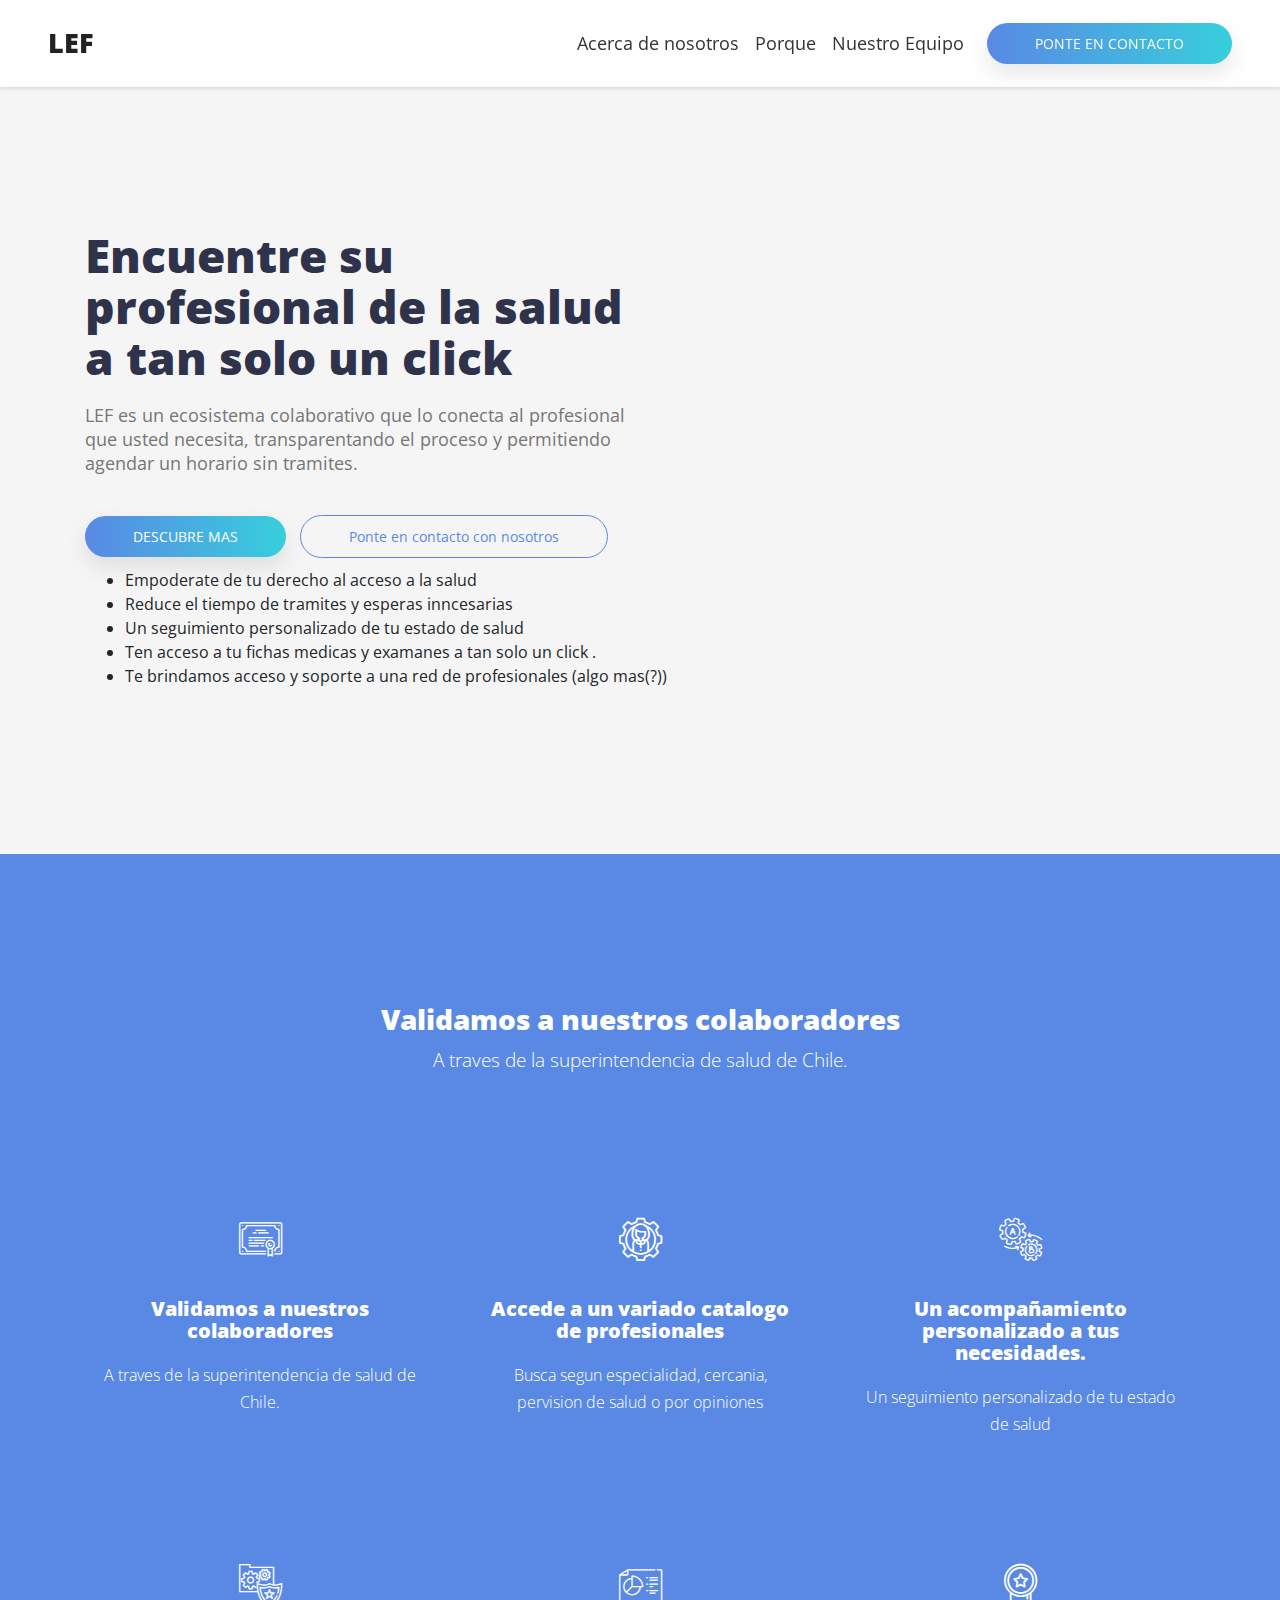
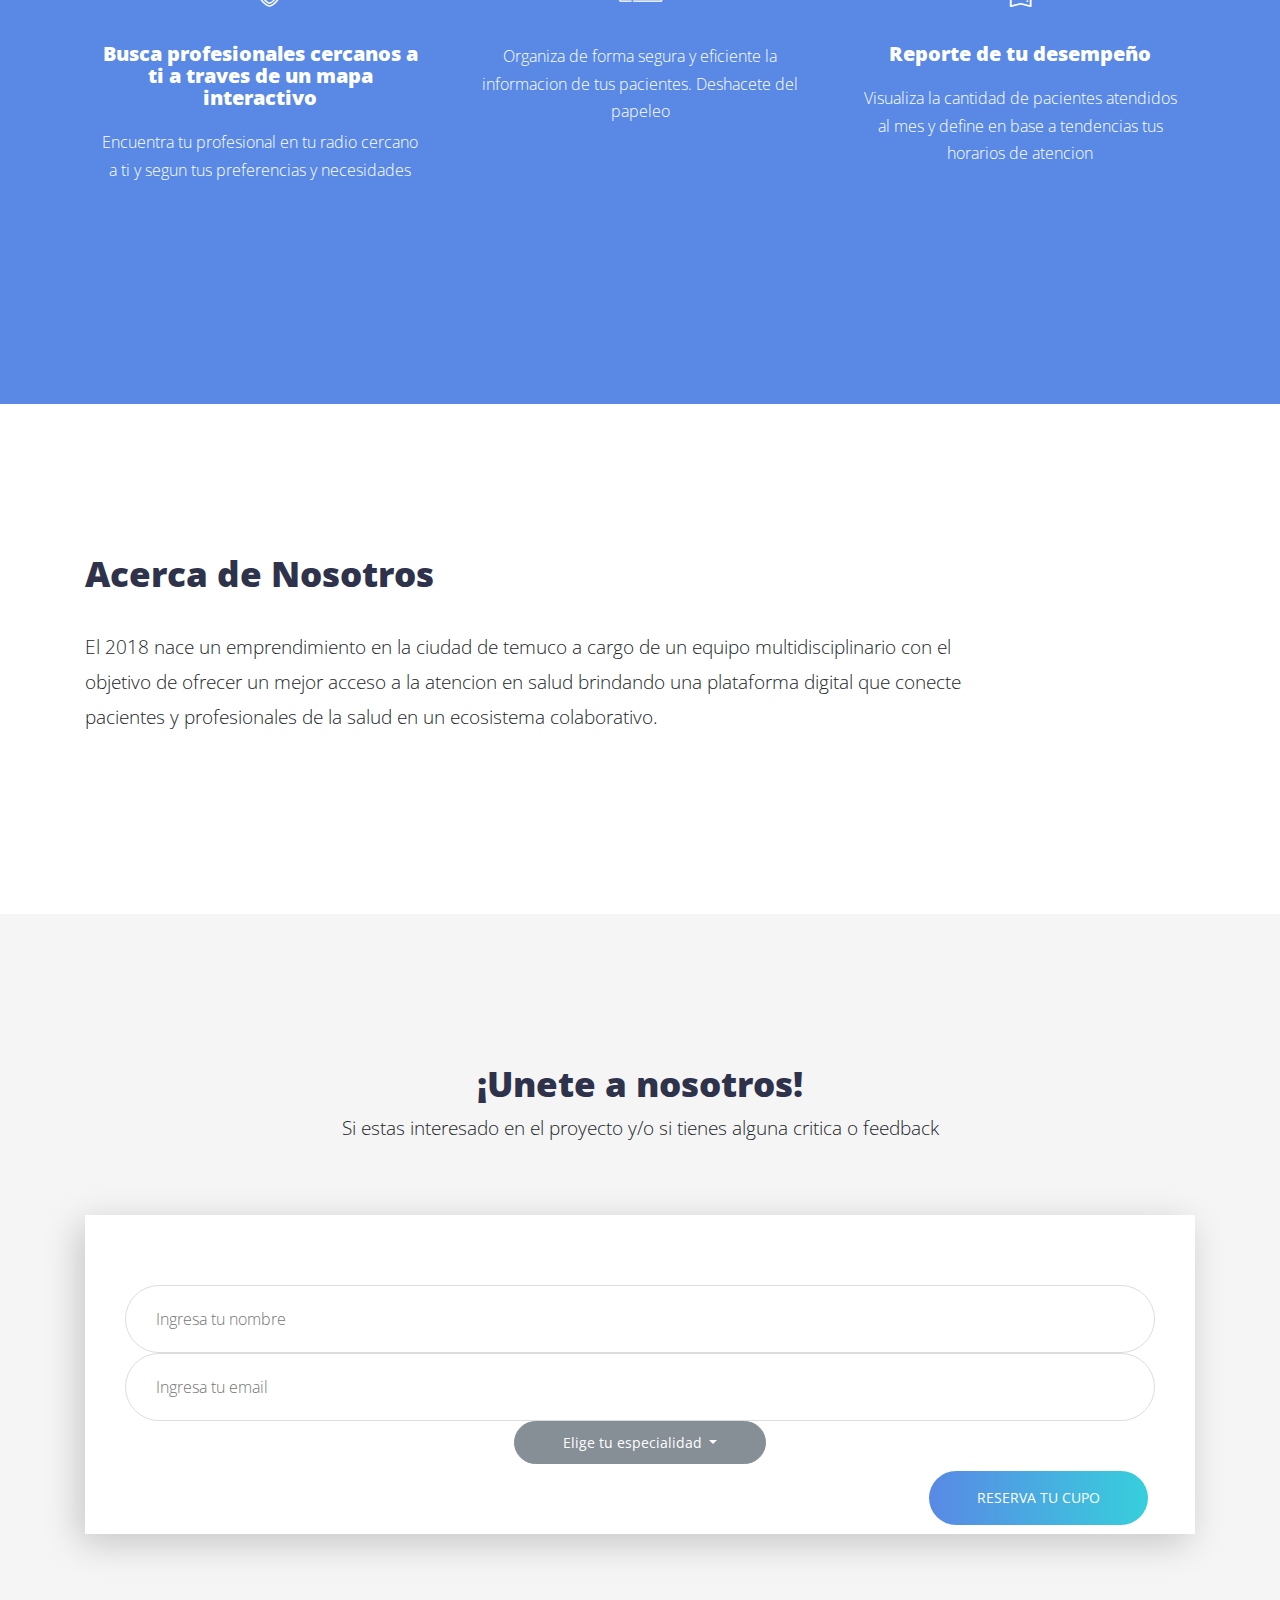
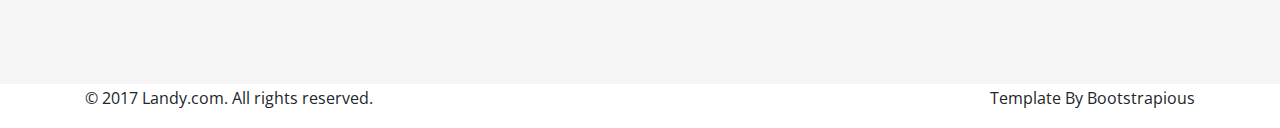
==== landing2.html @ 6c9a9649 "landing 2" ====
<!DOCTYPE html>
<html>

<head>
    <meta charset="utf-8">
    <meta http-equiv="X-UA-Compatible" content="IE=edge">
    <title>Landy: Bootstrap 4 landing page template by Bootstrapious.com</title>
    <meta name="description" content="">
    <meta name="viewport" content="width=device-width, initial-scale=1">
    <meta name="robots" content="all,follow">
    <!-- Bootstrap CSS-->
    <link rel="stylesheet" href="vendor/bootstrap/css/bootstrap.min.css">
    <!-- Font Awesome CSS-->
    <link rel="stylesheet" href="vendor/font-awesome/css/font-awesome.min.css">
    <!-- Custom Font Icons CSS-->
    <link rel="stylesheet" href="css/landy-iconfont.css">
    <!-- Google fonts - Open Sans-->
    <link rel="stylesheet" href="https://fonts.googleapis.com/css?family=Open+Sans:300,400,700,800">
    <!-- owl carousel-->
    <link rel="stylesheet" href="vendor/owl.carousel/assets/owl.carousel.css">
    <link rel="stylesheet" href="vendor/owl.carousel/assets/owl.theme.default.css">
    <!-- theme stylesheet-->
    <link rel="stylesheet" href="css/style.default.css" id="theme-stylesheet">
    <!-- Custom stylesheet - for your changes-->
    <link rel="stylesheet" href="css/custom.css">
    <!-- Favicon-->
    <link rel="shortcut icon" href="favicon.png">
    <!-- Tweaks for older IEs-->
    <!--[if lt IE 9]>
        <script src="https://oss.maxcdn.com/html5shiv/3.7.3/html5shiv.min.js"></script>
        <script src="https://oss.maxcdn.com/respond/1.4.2/respond.min.js"></script><![endif]-->
</head>

<body>
    <!-- navbar-->
    <header class="header">
        <nav class="navbar navbar-expand-lg fixed-top"><a href="index.html" class="navbar-brand">LEF</a>
            <button type="button" data-toggle="collapse" data-target="#navbarSupportedContent" aria-controls="navbarSupportedContent" aria-expanded="false" aria-label="Toggle navigation" class="navbar-toggler navbar-toggler-right"><span></span><span></span><span></span></button>
            <div id="navbarSupportedContent" class="collapse navbar-collapse">
                <ul class="navbar-nav ml-auto align-items-start align-items-lg-center">
                    <li class="nav-item"><a href="#about-us" class="nav-link link-scroll">Acerca de nosotros</a></li>
                    <li class="nav-item"><a href="#features" class="nav-link link-scroll">Porque</a></li>
                    <li class="nav-item"><a href="#testimonials" class="nav-link link-scroll">Nuestro Equipo</a></li>
                </ul>
                <div class="navbar-text">
                    <a href="#newsletter" class="link-scroll btn btn-primary navbar-btn btn-shadow btn-gradient">Ponte en Contacto</a>
                </div>
            </div>
        </nav>
    </header>
    <section id="hero" class="hero hero-home bg-gray">
        <div class="container">
            <div class="row d-flex">
                <div class="col-lg-6 text order-2 order-lg-1">
                    <h1>Encuentre su profesional de la salud a tan solo un click</h1>
                    <p class="hero-text">
                        LEF es un ecosistema colaborativo que lo conecta al profesional que usted necesita,
                        transparentando el proceso y permitiendo agendar un horario sin tramites.
                    </p>
                    <div class="CTA"><a href="#features" class="btn btn-primary btn-shadow btn-gradient link-scroll">Descubre Mas</a>
                        <a href="#newsletter" class="btn btn-outline-primary">Ponte en contacto con nosotros</a></div>
                </div>
            </div>
            <ul>
                <li>Empoderate de tu derecho al acceso a  la salud</li>
                <li> Reduce el tiempo de tramites y esperas inncesarias </li>
                <li>Un seguimiento personalizado de tu estado de salud</li>
                <li>Ten acceso a tu fichas medicas y examanes a tan solo un click .</li>
            
              <li>Te brindamos acceso y soporte a una red de profesionales (algo mas(?)) </li>
            </ul>
        </div>
    </section>

    <section id="extra-features" class="extra-features bg-primary">
        <div class="container text-center">
          <header>
            <h3> Validamos a nuestros colaboradores</h3>
            <div class="row">
              <p class="lead col-lg-8 mx-auto">A traves de la superintendencia de salud de Chile.</p>
            </div>
          </header>
          <div class="grid row">
            <div class="item col-lg-4 col-md-6">
              <div class="icon"> <i class="icon-diploma"></i></div>
              <h3 class="h5">Validamos a nuestros colaboradores</h3>
              <p>A traves de la superintendencia de salud de Chile.            </p>
            </div>
            <div class="item col-lg-4 col-md-6">
                    <div class="icon"> <i class="icon-management"></i></div>
                    <h3 class="h5">Accede a un variado catalogo de profesionales</h3>
                    <p> Busca segun especialidad, cercania, pervision de salud o por opiniones </p>
                  </div>
            <div class="item col-lg-4 col-md-6">
              <div class="icon"> <i class="icon-gears"></i></div>
              <h3 class="h5">Un acompañamiento personalizado a tus necesidades.</h3>
              <p>Un seguimiento personalizado de tu estado de salud</p>
            </div>
            <div class="item col-lg-4 col-md-6">
                    <div class="icon"> <i class="icon-folder-1"></i></div>
                    <h3 class="h5">Busca profesionales cercanos a ti a traves de un mapa interactivo</h3>
                    <p> Encuentra tu profesional en tu radio cercano a ti y segun tus preferencias y necesidades </p>
                  </div>
            
            <div class="item col-lg-4 col-md-6">
              <div class="icon"> <i class="icon-pie-chart"></i></div>
              <h3 class="h5">  </h3>
              <p>Organiza de forma segura y eficiente la informacion de tus pacientes. Deshacete del papeleo</p>
            </div>
            <div class="item col-lg-4 col-md-6">
              <div class="icon"> <i class="icon-quality"></i></div>
              <h3 class="h5">Reporte de tu desempeño</h3>
              <p>Visualiza la cantidad de pacientes atendidos al mes y define en base a tendencias tus horarios de atencion</p>
            </div>
          </div>
        </div>
      </section>

      <section id="about-us" class="about-us">
        <div class="container">
            <h2>Acerca de Nosotros</h2>
            <div class="row">
                <p class="lead col-lg-10">El 2018 nace un emprendimiento en la ciudad de temuco a cargo de un equipo multidisciplinario con el objetivo de 
                    ofrecer un mejor acceso a la atencion en salud brindando una plataforma digital que conecte pacientes y profesionales de la salud en un ecosistema colaborativo. </p>
            </div>
        </div>
    </section>

    <section id="newsletter" class="newsletter bg-gray">
        <div class="container text-center">
            <h2>¡Unete a nosotros!</h2>
            <p class="lead">Si estas interesado en el proyecto y/o si tienes alguna critica o feedback</p>
            <div class="form-holder">
                <form id="newsletterForm" action="#">
                    <div class="form-group">
                        <input type="text" name="text" id="name" placeholder="Ingresa tu nombre">
                    </div>
                    <div class="form-group">
                        <input type="text" name="text" id="email" placeholder="Ingresa tu email">
                    </div>
                    <div class="form-group">
                    <div class="dropdown">
                        <button class="btn btn-secondary dropdown-toggle" type="button" id="dropdownMenuButton" data-toggle="dropdown" aria-haspopup="true" aria-expanded="false">
                          Elige tu especialidad
                        </button>
                        <div class="dropdown-menu" aria-labelledby="dropdownMenuButton">
                          <a class="dropdown-item" href="#">Medicina General</a>
                          <a class="dropdown-item" href="#">Odontologia</a>
                          <a class="dropdown-item" href="#">Area de la salud</a>
                        </div>
                    </div>
                    <div class="form-group">
                        <button type="submit" class="btn btn-primary btn-gradient submit">Reserva tu cupo</button>
                    </div>
                </form>
            </div>
        </div>
    </section>
    <div id="scrollTop">
        <div class="d-flex align-items-center justify-content-end"><i class="fa fa-long-arrow-up"></i>To Top</div>
    </div>
    <footer class="main-footer">

        <div>
            <div class="container">
                <div class="row">
                    <div class="col-md-7">
                        <p>&copy; 2017 Landy.com. All rights reserved. </p>
                    </div>
                    <div class="col-md-5 text-right">
                        <p>Template By <a href="https://bootstrapious.com/" class="external">Bootstrapious</a> </p>
                        <!-- Please do not remove the backlink to Bootstrapious unless you support us at http://bootstrapious.com/donate. It is part of the license conditions. Thanks for understanding :) -->
                    </div>
                </div>
            </div>
        </div>
    </footer>
    <!-- Javascript files-->
    <script src="https://code.jquery.com/jquery-3.2.1.min.js"></script>
    <script src="https://cdnjs.cloudflare.com/ajax/libs/popper.js/1.11.0/umd/popper.min.js">
    </script>
    <script src="vendor/bootstrap/js/bootstrap.min.js"></script>
    <script src="vendor/jquery.cookie/jquery.cookie.js">
    </script>
    <script src="vendor/owl.carousel/owl.carousel.min.js"></script>
    <script src="js/front.js"></script>
    <!-- Google Analytics: change UA-XXXXX-X to be your site's ID.-->
    <!---->
    <script>
        (function(b, o, i, l, e, r) {
            b.GoogleAnalyticsObject = l;
            b[l] || (b[l] =
                function() {
                    (b[l].q = b[l].q || []).push(arguments)
                });
            b[l].l = +new Date;
            e = o.createElement(i);
            r = o.getElementsByTagName(i)[0];
            e.src = '//www.google-analytics.com/analytics.js';
            r.parentNode.insertBefore(e, r)
        }(window, document, 'script', 'ga'));
        ga('create', 'UA-XXXXX-X');
        ga('send', 'pageview');
    </script>
</body>

</html>
---- css/landy-iconfont.css ----
@charset "UTF-8";

@font-face {
  font-family: "landy";
  src:url("../fonts/landy.eot");
  src:url("../fonts/landy.eot?#iefix") format("embedded-opentype"),
    url("../fonts/landy.woff") format("woff"),
    url("../fonts/landy.ttf") format("truetype"),
    url("../fonts/landy.svg#landy") format("svg");
  font-weight: normal;
  font-style: normal;

}

[data-icon]:before {
  font-family: "landy" !important;
  content: attr(data-icon);
  font-style: normal !important;
  font-weight: normal !important;
  font-variant: normal !important;
  text-transform: none !important;
  speak: none;
  line-height: 1;
  -webkit-font-smoothing: antialiased;
  -moz-osx-font-smoothing: grayscale;
}

[class^="icon-"]:before,
[class*=" icon-"]:before {
  font-family: "landy" !important;
  font-style: normal !important;
  font-weight: normal !important;
  font-variant: normal !important;
  text-transform: none !important;
  speak: none;
  line-height: 1;
  -webkit-font-smoothing: antialiased;
  -moz-osx-font-smoothing: grayscale;
}

.icon-abc:before {
  content: "\61";
}
.icon-add-user:before {
  content: "\62";
}
.icon-admin:before {
  content: "\63";
}
.icon-alarm:before {
  content: "\64";
}
.icon-analytics:before {
  content: "\65";
}
.icon-analytics-1:before {
  content: "\66";
}
.icon-arrow:before {
  content: "\67";
}
.icon-backup:before {
  content: "\68";
}
.icon-bank:before {
  content: "\69";
}
.icon-bar-chart:before {
  content: "\6a";
}
.icon-bar-chart-1:before {
  content: "\6b";
}
.icon-bar-chart-2:before {
  content: "\6c";
}
.icon-bar-chart-3:before {
  content: "\6d";
}
.icon-bar-chart-4:before {
  content: "\6e";
}
.icon-bar-chart-5:before {
  content: "\6f";
}
.icon-book:before {
  content: "\70";
}
.icon-boss:before {
  content: "\71";
}
.icon-box:before {
  content: "\72";
}
.icon-boy:before {
  content: "\73";
}
.icon-briefcase:before {
  content: "\74";
}
.icon-browser:before {
  content: "\75";
}
.icon-browser-1:before {
  content: "\76";
}
.icon-browser-2:before {
  content: "\77";
}
.icon-browser-3:before {
  content: "\78";
}
.icon-bug:before {
  content: "\79";
}
.icon-bug-1:before {
  content: "\7a";
}
.icon-building:before {
  content: "\41";
}
.icon-bullhorn:before {
  content: "\42";
}
.icon-businessman:before {
  content: "\43";
}
.icon-businessman-1:before {
  content: "\44";
}
.icon-captain:before {
  content: "\45";
}
.icon-career:before {
  content: "\46";
}
.icon-cash-point:before {
  content: "\47";
}
.icon-chart:before {
  content: "\48";
}
.icon-chat:before {
  content: "\49";
}
.icon-chat-1:before {
  content: "\4a";
}
.icon-clipboard:before {
  content: "\4b";
}
.icon-cloud:before {
  content: "\4c";
}
.icon-cloud-computing:before {
  content: "\4d";
}
.icon-cloud-computing-1:before {
  content: "\4e";
}
.icon-cloud-computing-2:before {
  content: "\4f";
}
.icon-cloud-computing-3:before {
  content: "\50";
}
.icon-cloud-computing-4:before {
  content: "\51";
}
.icon-cloud-computing-5:before {
  content: "\52";
}
.icon-cloud-computing-6:before {
  content: "\53";
}
.icon-coin:before {
  content: "\54";
}
.icon-computer:before {
  content: "\55";
}
.icon-computer-1:before {
  content: "\56";
}
.icon-cooperation:before {
  content: "\57";
}
.icon-cpu:before {
  content: "\58";
}
.icon-credit:before {
  content: "\59";
}
.icon-crown:before {
  content: "\5a";
}
.icon-curriculum:before {
  content: "\30";
}
.icon-customer-service:before {
  content: "\31";
}
.icon-data:before {
  content: "\32";
}
.icon-database:before {
  content: "\33";
}
.icon-decrease:before {
  content: "\34";
}
.icon-desk:before {
  content: "\35";
}
.icon-desk-chair:before {
  content: "\36";
}
.icon-diagram:before {
  content: "\37";
}
.icon-diagram-1:before {
  content: "\38";
}
.icon-diagram-2:before {
  content: "\39";
}
.icon-dialog:before {
  content: "\21";
}
.icon-dialog-1:before {
  content: "\22";
}
.icon-diploma:before {
  content: "\23";
}
.icon-dollar:before {
  content: "\24";
}
.icon-dollar-1:before {
  content: "\25";
}
.icon-dollar-2:before {
  content: "\26";
}
.icon-dossier:before {
  content: "\27";
}
.icon-dossier-1:before {
  content: "\28";
}
.icon-email:before {
  content: "\29";
}
.icon-employee:before {
  content: "\2a";
}
.icon-employee-1:before {
  content: "\2b";
}
.icon-employee-2:before {
  content: "\2c";
}
.icon-employee-3:before {
  content: "\2d";
}
.icon-employee-4:before {
  content: "\2e";
}
.icon-employee-5:before {
  content: "\2f";
}
.icon-employee-6:before {
  content: "\3a";
}
.icon-employee-7:before {
  content: "\3b";
}
.icon-employees:before {
  content: "\3c";
}
.icon-employees-1:before {
  content: "\3d";
}
.icon-employees-2:before {
  content: "\3e";
}
.icon-error-404:before {
  content: "\3f";
}
.icon-eye:before {
  content: "\40";
}
.icon-firewall:before {
  content: "\5b";
}
.icon-flag:before {
  content: "\5d";
}
.icon-flags:before {
  content: "\5e";
}
.icon-folder:before {
  content: "\5f";
}
.icon-folder-1:before {
  content: "\60";
}
.icon-folder-2:before {
  content: "\7b";
}
.icon-folders:before {
  content: "\7c";
}
.icon-gauge:before {
  content: "\7d";
}
.icon-gears:before {
  content: "\7e";
}
.icon-goal:before {
  content: "\5c";
}
.icon-group:before {
  content: "\e000";
}
.icon-growth:before {
  content: "\e001";
}
.icon-growth-1:before {
  content: "\e002";
}
.icon-hierarchical-structure:before {
  content: "\e003";
}
.icon-hierarchical-structure-1:before {
  content: "\e004";
}
.icon-house:before {
  content: "\e005";
}
.icon-human-resources:before {
  content: "\e006";
}
.icon-human-resources-1:before {
  content: "\e007";
}
.icon-id-card:before {
  content: "\e008";
}
.icon-idea:before {
  content: "\e009";
}
.icon-idea-2:before {
  content: "\e00a";
}
.icon-improve:before {
  content: "\e00b";
}
.icon-increase:before {
  content: "\e00c";
}
.icon-index:before {
  content: "\e00d";
}
.icon-infographic:before {
  content: "\e00e";
}
.icon-infographic-1:before {
  content: "\e00f";
}
.icon-internet:before {
  content: "\e010";
}
.icon-investment:before {
  content: "\e011";
}
.icon-investment-1:before {
  content: "\e012";
}
.icon-investment-2:before {
  content: "\e013";
}
.icon-investment-3:before {
  content: "\e014";
}
.icon-job:before {
  content: "\e015";
}
.icon-job-search:before {
  content: "\e016";
}
.icon-keyword:before {
  content: "\e017";
}
.icon-laptop:before {
  content: "\e018";
}
.icon-leader:before {
  content: "\e019";
}
.icon-leader-1:before {
  content: "\e01a";
}
.icon-leader-2:before {
  content: "\e01b";
}
.icon-leader-3:before {
  content: "\e01c";
}
.icon-leader-4:before {
  content: "\e01d";
}
.icon-leader-5:before {
  content: "\e01e";
}
.icon-leader-6:before {
  content: "\e01f";
}
.icon-like:before {
  content: "\e020";
}
.icon-line-graph:before {
  content: "\e021";
}
.icon-link:before {
  content: "\e022";
}
.icon-list:before {
  content: "\e023";
}
.icon-loupe:before {
  content: "\e024";
}
.icon-loupe-1:before {
  content: "\e025";
}
.icon-magnet:before {
  content: "\e026";
}
.icon-mail:before {
  content: "\e027";
}
.icon-man:before {
  content: "\e028";
}
.icon-man-1:before {
  content: "\e029";
}
.icon-man-2:before {
  content: "\e02a";
}
.icon-management:before {
  content: "\e02b";
}
.icon-management-1:before {
  content: "\e02c";
}
.icon-map:before {
  content: "\e02d";
}
.icon-matrix:before {
  content: "\e02e";
}
.icon-medal:before {
  content: "\e02f";
}
.icon-message:before {
  content: "\e030";
}
.icon-monitor:before {
  content: "\e031";
}
.icon-monitor-1:before {
  content: "\e032";
}
.icon-monitoring:before {
  content: "\e033";
}
.icon-network:before {
  content: "\e034";
}
.icon-networking:before {
  content: "\e035";
}
.icon-notification:before {
  content: "\e036";
}
.icon-padlock:before {
  content: "\e037";
}
.icon-pendrive:before {
  content: "\e038";
}
.icon-percentage:before {
  content: "\e039";
}
.icon-person:before {
  content: "\e03a";
}
.icon-petals:before {
  content: "\e03b";
}
.icon-pie-chart:before {
  content: "\e03c";
}
.icon-pie-chart-1:before {
  content: "\e03d";
}
.icon-pie-chart-2:before {
  content: "\e03e";
}
.icon-piggybank:before {
  content: "\e03f";
}
.icon-piggybank-1:before {
  content: "\e040";
}
.icon-placeholder:before {
  content: "\e041";
}
.icon-plant:before {
  content: "\e042";
}
.icon-plant-1:before {
  content: "\e043";
}
.icon-pointer:before {
  content: "\e044";
}
.icon-premium:before {
  content: "\e045";
}
.icon-presentation:before {
  content: "\e046";
}
.icon-presentation-1:before {
  content: "\e047";
}
.icon-presentation-2:before {
  content: "\e048";
}
.icon-presentation-3:before {
  content: "\e049";
}
.icon-profits:before {
  content: "\e04a";
}
.icon-promotion:before {
  content: "\e04b";
}
.icon-puzzle:before {
  content: "\e04c";
}
.icon-pyramid-chart:before {
  content: "\e04d";
}
.icon-quality:before {
  content: "\e04e";
}
.icon-question:before {
  content: "\e04f";
}
.icon-radial:before {
  content: "\e050";
}
.icon-rating:before {
  content: "\e051";
}
.icon-ratio:before {
  content: "\e052";
}
.icon-relations:before {
  content: "\e053";
}
.icon-responsive:before {
  content: "\e054";
}
.icon-reunion:before {
  content: "\e055";
}
.icon-reunion-1:before {
  content: "\e056";
}
.icon-review:before {
  content: "\e057";
}
.icon-saving:before {
  content: "\e058";
}
.icon-saving-1:before {
  content: "\e059";
}
.icon-scales:before {
  content: "\e05a";
}
.icon-schedule:before {
  content: "\e05b";
}
.icon-search:before {
  content: "\e05c";
}
.icon-server:before {
  content: "\e05d";
}
.icon-server-1:before {
  content: "\e05e";
}
.icon-server-2:before {
  content: "\e05f";
}
.icon-server-3:before {
  content: "\e060";
}
.icon-server-4:before {
  content: "\e061";
}
.icon-settings:before {
  content: "\e062";
}
.icon-share:before {
  content: "\e063";
}
.icon-shield:before {
  content: "\e064";
}
.icon-shopping-cart:before {
  content: "\e065";
}
.icon-smartphone:before {
  content: "\e066";
}
.icon-speech:before {
  content: "\e067";
}
.icon-speech-bubble:before {
  content: "\e068";
}
.icon-speedometer:before {
  content: "\e069";
}
.icon-star:before {
  content: "\e06a";
}
.icon-startup:before {
  content: "\e06b";
}
.icon-stopwatch:before {
  content: "\e06c";
}
.icon-support:before {
  content: "\e06d";
}
.icon-tag:before {
  content: "\e06e";
}
.icon-target:before {
  content: "\e06f";
}
.icon-target-1:before {
  content: "\e070";
}
.icon-tasks:before {
  content: "\e071";
}
.icon-tasks-1:before {
  content: "\e072";
}
.icon-team:before {
  content: "\e073";
}
.icon-team-1:before {
  content: "\e074";
}
.icon-teamwork:before {
  content: "\e075";
}
.icon-teamwork-1:before {
  content: "\e076";
}
.icon-teamwork-2:before {
  content: "\e077";
}
.icon-teamwork-3:before {
  content: "\e078";
}
.icon-telemarketer:before {
  content: "\e079";
}
.icon-telemarketer-1:before {
  content: "\e07a";
}
.icon-timeline:before {
  content: "\e07b";
}
.icon-timeline-1:before {
  content: "\e07c";
}
.icon-traffic:before {
  content: "\e07d";
}
.icon-trophy:before {
  content: "\e07e";
}
.icon-upload-file:before {
  content: "\e07f";
}
.icon-video-call:before {
  content: "\e080";
}
.icon-video-call-1:before {
  content: "\e081";
}
.icon-video-call-2:before {
  content: "\e082";
}
.icon-video-call-3:before {
  content: "\e083";
}
.icon-vision:before {
  content: "\e084";
}
.icon-visualization:before {
  content: "\e085";
}
.icon-woman:before {
  content: "\e086";
}
.icon-woman-1:before {
  content: "\e087";
}
.icon-woman-2:before {
  content: "\e088";
}
.icon-woman-3:before {
  content: "\e089";
}
.icon-woman-4:before {
  content: "\e08a";
}
.icon-woman-5:before {
  content: "\e08b";
}
.icon-worldwide:before {
  content: "\e08c";
}
.icon-worldwide-1:before {
  content: "\e08d";
}
.icon-yen:before {
  content: "\e08e";
}
---- css/style.default.css ----
/* 
========================================= 
========================================= 

Bootstrapious Landy Template

https://bootstrapious.com

========================================= 
========================================= */


/*
* ==========================================================
*     GENERAL
* ==========================================================
*/

body {
    padding-top: 80px;
    position: relative;
    overflow-x: hidden;
}

section {
    padding: 150px 0;
    overflow: hidden;
}

a {
    -webkit-transition: all 0.3s;
    transition: all 0.3s;
    display: inline-block;
}

p {
    line-height: 1.7rem;
}

button {
    cursor: pointer;
}

i,
span,
strong {
    display: inline-block;
}

.bg-gray,
section.browser .nav-tabs a.active {
    background: #f5f5f5;
}

.no-padding {
    padding: 0 !important;
}

.no-padding-top {
    padding-top: 0 !important;
}

.no-padding-bottom {
    padding-bottom: 0 !important;
}

.no-margin {
    margin: 0 !important;
}

.no-margin-top {
    margin-top: 0 !important;
}

.no-margin-bottom {
    margin-bottom: 0 !important;
}

.hero-text {
    font-size: 1.1rem;
    font-weight: 400;
    color: #777;
    line-height: 1.5rem;
}

.btn {
    font-size: 0.9em !important;
}

.btn-primary:focus {
    color: #fff;
}

.btn-shadow {
    -webkit-box-shadow: 0 10px 20px rgba(109, 109, 109, 0.16) !important;
    box-shadow: 0 10px 20px rgba(109, 109, 109, 0.16) !important;
}

.btn-gradient,
section.browser .nav-tabs span.number {
    background-color: #5989e5;
    background-image: -webkit-gradient(linear, left top, right top, from(#5989e5), to(#37cfdc));
    background-image: linear-gradient(to right, #5989e5, #37cfdc);
    border: none !important;
    text-transform: uppercase;
    color: #fff;
    overflow: hidden;
    position: relative;
    z-index: 1;
    -webkit-transition: all 0.3s !important;
    transition: all 0.3s !important;
}

.btn.btn-gradient:hover,
section.browser .nav-tabs span.btn.number:hover {
    opacity: 0.85;
}

.has-shadow {
    -webkit-box-shadow: -5.665px 9.429px 35px 0px rgba(0, 0, 0, 0.2);
    box-shadow: -5.665px 9.429px 35px 0px rgba(0, 0, 0, 0.2);
}

.owl-theme .owl-nav {
    margin-top: 0;
}

.owl-theme .owl-nav [class*='owl-'] {
    background: none;
    color: #222;
    font-size: 2rem;
    margin: 0 20px;
}

.owl-theme .owl-nav [class*='owl-'].disabled {
    color: #aaa;
}

.owl-theme .owl-nav [class*='owl-']:hover {
    background: none;
    color: #333;
}

section header {
    margin-bottom: 70px;
}

.scrollUp {
    -webkit-transform: translateY(-105%);
    transform: translateY(-105%);
}

.breadcrumb {
    background: none;
    padding: 0;
    margin-bottom: 20px;
}

.breadcrumb a {
    color: #222;
    text-decoration: none !important;
}

.breadcrumb li {
    color: #aaa;
}

.block {
    margin-bottom: 50px;
}


/* Browser mockup code
 * Contribute: https://gist.github.com/jarthod/8719db9fef8deb937f4f
 * Live example: https://updown.io
 */

.browser-mockup {
    border-top: 50px solid #f7f7f7;
    position: relative;
    border-radius: 3px 3px 0 0;
    -webkit-box-shadow: -5.665px 9.429px 35px 0px rgba(0, 0, 0, 0.2);
    box-shadow: -5.665px 9.429px 35px 0px rgba(0, 0, 0, 0.2);
}

.browser-mockup:before {
    display: block;
    position: absolute;
    content: '';
    top: -29px;
    left: 30px;
    width: 8px;
    height: 8px;
    border-radius: 50%;
    background-color: #f44;
    -webkit-box-shadow: 0 0 0 2px #f44, 1.5em 0 0 2px #9b3, 3em 0 0 2px #fb5;
    box-shadow: 0 0 0 2px #f44, 1.5em 0 0 2px #9b3, 3em 0 0 2px #fb5;
}

.browser-mockup.with-tab:after {
    display: block;
    position: absolute;
    content: '';
    top: -50px;
    left: 115px;
    width: 20%;
    height: 0rem;
    border-bottom: 50px solid white;
    border-left: 1.5em solid transparent;
    border-right: 1.5em solid transparent;
}

.browser-mockup.with-url:after {
    display: block;
    position: absolute;
    content: '';
    top: -1.6rem;
    left: 5.5rem;
    width: calc(100% - 6em);
    height: 1.2rem;
    border-radius: 2px;
    background-color: white;
}

.browser-mockup>* {
    display: block;
}

.blockquote {
    line-height: 1.7rem;
    color: #656565;
    padding: 40px;
    background: #fff;
    -webkit-box-shadow: -5.665px 9.429px 35px 0px rgba(0, 0, 0, 0.2);
    box-shadow: -5.665px 9.429px 35px 0px rgba(0, 0, 0, 0.2);
}

.blockquote p::first-letter {
    font-size: 2.5rem;
    color: #5989e5;
    font-weight: 800;
}

.modal {
    background: rgba(0, 0, 0, 0.8);
}

.modal button.close {
    width: 40px;
    height: 40px;
    line-height: 40px;
    color: #fff;
    text-align: center;
    background-color: #5989e5;
    background-image: -webkit-gradient(linear, left top, right top, from(#5989e5), to(#37cfdc));
    background-image: linear-gradient(to right, #5989e5, #37cfdc);
    position: absolute;
    top: 0;
    right: 0;
    opacity: 1;
}

.modal-content {
    border-radius: 0;
}

.modal-header,
.modal-body {
    padding: 20px 30px;
    border: none;
}

#signupform .form-group {
    margin-bottom: 20px;
}

#signupform label {
    display: block;
    padding-left: 10px;
    color: #656565;
    font-family: "Open Sans", sans-serif;
}

#signupform input {
    width: 100%;
    display: block;
    padding: 10px 20px;
    border-radius: 50px;
    border: 1px solid #eee;
    outline: none;
}

#signupform input:focus {
    border-color: #5989e5;
}

#signupform input::-moz-placeholder {
    font-family: "Open Sans", sans-serif;
    font-weight: 300;
    color: #aaa;
    font-style: italic;
    font-size: 0.9em;
}

#signupform input::-webkit-input-placeholder {
    font-family: "Open Sans", sans-serif;
    font-weight: 300;
    color: #aaa;
    font-style: italic;
    font-size: 0.9em;
}

#signupform input:-ms-input-placeholder {
    font-family: "Open Sans", sans-serif;
    font-weight: 300;
    color: #aaa;
    font-style: italic;
    font-size: 0.9em;
}


/* General Media Query ---------------------------------- */

@media (max-width: 991px) {
    section {
        padding: 100px 0;
    }
}


/*
* ==========================================================
*     NAVBAR
* ==========================================================
*/

nav.navbar {
    padding-top: 15px;
    padding-bottom: 15px;
    -webkit-box-shadow: 0 2px 3px rgba(0, 0, 0, 0.1);
    box-shadow: 0 2px 3px rgba(0, 0, 0, 0.1);
    background: #fff;
    -webkit-transition: all 0.5s;
    transition: all 0.5s;
}

nav.navbar .navbar-brand {
    font-weight: 800;
    font-size: 1.7rem;
    color: #222;
}

nav.navbar a.nav-link {
    color: #333;
    font-size: 1.1rem;
}

nav.navbar a.nav-link:hover,
nav.navbar a.nav-link.active {
    color: #5989e5;
}

nav.navbar .navbar-btn {
    margin-left: 15px;
}

nav.navbar .navbar-toggler {
    outline: none;
}

nav.navbar .navbar-toggler span {
    width: 25px;
    margin: 5px;
    display: block;
    height: 2px;
    background: #333;
    -webkit-transition: all 0.2s;
    transition: all 0.2s;
}

nav.navbar .navbar-toggler.active span:first-of-type {
    -webkit-transform: rotate(45deg) translate(10px);
    transform: rotate(45deg) translate(10px);
}

nav.navbar .navbar-toggler.active span:last-of-type {
    -webkit-transform: rotate(-45deg) translate(10px);
    transform: rotate(-45deg) translate(10px);
}

nav.navbar .navbar-toggler.active span:nth-of-type(2) {
    opacity: 0;
}


/* Navbar Mediaquery ----------------------------------- */

@media (max-width: 1199px) {
    nav.navbar .navbar-btn {
        margin-left: 0;
    }
}

@media (min-width: 992px) {
    nav.navbar {
        padding-left: 3rem;
        padding-right: 3rem;
    }
}


/*
* ==========================================================
*     HERO SECTION
* ==========================================================
*/

section.hero p {
    margin: 20px 0;
}

section.hero .CTA {
    margin-top: 40px;
}

section.hero .CTA a {
    margin-right: 10px;
    margin-bottom: 10px;
}


/*
* ==========================================================
*     BROWSER SECTION
* ==========================================================
*/

section.browser .nav-tabs {
    margin-top: 80px;
    border: none;
}

section.browser .nav-tabs span.number {
    width: 50px;
    height: 50px;
    line-height: 50px;
    color: #fff;
    text-align: center;
    border-radius: 50%;
    -webkit-box-shadow: -5.665px 9.429px 35px 0px rgba(0, 0, 0, 0.2);
    box-shadow: -5.665px 9.429px 35px 0px rgba(0, 0, 0, 0.2);
    display: block;
    position: absolute;
    left: calc(50% - 25px);
    top: -25px;
    font-size: 1.4rem;
    font-weight: 700;
}

section.browser .nav-tabs a {
    border: none;
    background: none;
    border-right: 0;
    -webkit-box-shadow: -5.665px 9.429px 35px 0px rgba(0, 0, 0, 0.2);
    box-shadow: -5.665px 9.429px 35px 0px rgba(0, 0, 0, 0.2);
    padding: 50px 50px 40px;
    text-align: center;
    color: #333;
}

section.browser .nav-tabs a.active {
    -webkit-transform: translateY(-20px);
    transform: translateY(-20px);
}


/* Browser Section Mediaquery --------------------------- */

@media (max-width: 767px) {
    section.browser .nav-tabs a {
        margin-bottom: 50px;
    }
    section.browser .nav-tabs a.active {
        -webkit-transform: none;
        transform: none;
    }
    section.browser .nav-tabs .row div:last-of-type a {
        margin-bottom: 0;
    }
}


/*
* ==========================================================
*     ABOUT US
* ==========================================================
*/

section.about-us p {
    margin: 30px 0;
}


/*
* ==========================================================
*     FEATURES SECTION
* ==========================================================
*/

section.features .row {
    margin-bottom: 40px;
}

section.features .row:last-of-time {
    margin-bottom: 0;
}

section.features .icon {
    width: 50px;
    height: 50px;
    margin-bottom: 30px;
}

section.features .text p {
    line-height: 1.8rem;
    font-size: 0.95rem;
    color: #656565;
    margin: 20px 0 25px;
}


/* Features Section Mediaquery -------------------------- */

@media (max-width: 1199px) {
    section.features .text {
        margin-bottom: 50px;
    }
}


/*
* ==========================================================
*     EXTRA SECTION
* ==========================================================
*/

section.extra-features {
    color: #fff;
}

section.extra-features h2,
section.extra-features h3 {
    color: inherit;
}

section.extra-features .icon {
    font-size: 2.7rem;
    margin-bottom: 20px;
}

section.extra-features .item {
    padding: 50px 30px;
    -webkit-transition: all 0.3s;
    transition: all 0.3s;
    cursor: default;
}

section.extra-features .item:hover {
    background: #4c80e3;
    -webkit-box-shadow: -5.665px 9.429px 35px 0px rgba(0, 0, 0, 0.2);
    box-shadow: -5.665px 9.429px 35px 0px rgba(0, 0, 0, 0.2);
}

section.extra-features .item p {
    font-weight: 300;
    margin: 20px 0;
}


/*
* ==========================================================
*     TESTIMONIALS SECTION
* ==========================================================
*/

section.testimonials .owl-carousel .owl-stage-outer {
    padding: 70px 0 50px;
}

section.testimonials .item-holder {
    padding-right: 40px;
    padding-left: 40px;
}

section.testimonials .quote {
    width: 40px;
    height: 40px;
    margin-bottom: 20px;
}

section.testimonials .item {
    -webkit-box-shadow: -5.665px 9.429px 35px 0px rgba(0, 0, 0, 0.2);
    box-shadow: -5.665px 9.429px 35px 0px rgba(0, 0, 0, 0.2);
    position: relative;
    margin: 0 30px;
    margin-right: 0;
    padding: 70px 50px;
    padding-left: 70px;
}

section.testimonials .item p {
    line-height: 1.8rem;
    font-size: 0.9rem;
    line-height: 1.7rem;
    color: #656565;
}

section.testimonials .avatar {
    width: 80px;
    height: 80px;
    border-radius: 50%;
    overflow: hidden;
    position: absolute;
    top: 50%;
    left: 0;
    -webkit-transform: translate(-50%, -50%);
    transform: translate(-50%, -50%);
    -webkit-box-shadow: -5.665px 9.429px 35px 0px rgba(0, 0, 0, 0.2);
    box-shadow: -5.665px 9.429px 35px 0px rgba(0, 0, 0, 0.2);
}


/* Testimonials Media Query ------------------------- */

@media (max-width: 1199px) {
    section.testimonials .item {
        -webkit-box-shadow: -5.665px 9.429px 25px 0px rgba(0, 0, 0, 0.2);
        box-shadow: -5.665px 9.429px 25px 0px rgba(0, 0, 0, 0.2);
        padding: 60px 40px 40px;
    }
    section.testimonials .item .avatar {
        position: absolute;
        top: 0;
        left: 50%;
    }
}


/*
* ==========================================================
*     NEWSLETTER SECTION
* ==========================================================
*/

section.newsletter .form-holder {
    padding: 70px 40px;
    background: #fff;
    -webkit-box-shadow: -5.665px 9.429px 35px 0px rgba(0, 0, 0, 0.2);
    box-shadow: -5.665px 9.429px 35px 0px rgba(0, 0, 0, 0.2);
    margin-top: 70px;
}

section.newsletter .form-group {
    position: relative;
    margin-bottom: 0;
}

section.newsletter .form-group input {
    width: 100%;
    height: 68px;
    line-height: 68px;
    border: 1px solid #ddd;
    border-radius: 50px;
    background: none;
    outline: none;
    padding: 0 30px;
    font-family: "Open Sans", sans-serif;
}

section.newsletter .form-group input::-moz-placeholder {
    font-family: "Open Sans", sans-serif;
    font-weight: 300;
}

section.newsletter .form-group input::-webkit-input-placeholder {
    font-family: "Open Sans", sans-serif;
    font-weight: 300;
}

section.newsletter .form-group input:-ms-input-placeholder {
    font-family: "Open Sans", sans-serif;
    font-weight: 300;
}

section.newsletter .form-group .submit {
    height: 54px;
    line-height: 54px;
    padding-top: 0;
    padding-bottom: 0;
    position: absolute;
    top: 7px;
    right: 7px;
}


/* Newsletter Section Mediaquery -------------------------- */

@media (max-width: 991px) {
    section.newsletter .form-group input {
        width: 100%;
    }
    section.newsletter .form-group .submit {
        width: 100%;
        position: static;
        margin-top: 15px;
    }
}


/*
* ==========================================================
*     FOOTER
* ==========================================================
*/

footer.main-footer {
    padding: 1px 0 0;
    overflow-x: hidden;
}

footer.main-footer a {
    color: inherit;
    text-decoration: none;
}

footer.main-footer .brand {
    font-weight: 800;
    font-size: 1.7rem;
    color: #222;
    margin-bottom: 20px;
}

footer.main-footer ul.contact-info {
    color: #444;
}

footer.main-footer ul.contact-info a {
    margin-bottom: 5px;
}

footer.main-footer ul.contact-info a:hover {
    color: #5989e5;
}

footer.main-footer h5 {
    margin-bottom: 30px;
}

footer.main-footer ul.links {
    color: #888;
}

footer.main-footer ul.links a {
    margin-bottom: 8px;
}

footer.main-footer ul.links a:hover {
    color: #5989e5;
}

footer.main-footer ul.social-icons a:hover {
    background: #5989e5;
}

footer.main-footer .copyrights {
    margin-top: 5px;
}

footer.main-footer .copyrights .container {
    padding: 3px 0;
    border-top: 1px solid #ddd;
}

footer.main-footer .copyrights p {
    margin-bottom: 0;
}

footer.main-footer .copyrights a:hover {
    color: #5989e5;
}


/* Footer Mediaquery -------------------------- */

@media (max-width: 991px) {
    footer.main-footer {
        padding: 100px 0 0;
    }
    footer.main-footer .copyrights {
        margin-top: 100px;
    }
    footer.main-footer .copyrights div[class*="col-"] {
        text-align: center !important;
    }
}


/* ===================================================================
    SCROLL TO TOP BUTTON
===================================================================  */

#scrollTop {
    width: 80px;
    height: 40px;
    position: fixed;
    right: -90px;
    bottom: 50%;
    background-color: #5989e5;
    background-image: -webkit-gradient(linear, left top, right top, from(#5989e5), to(#37cfdc));
    background-image: linear-gradient(to right, #5989e5, #37cfdc);
    color: #fff;
    text-align: center;
    line-height: 40px;
    border-top-left-radius: 50px;
    border-bottom-left-radius: 50px;
    -webkit-box-shadow: 0 3px 10px rgba(0, 0, 0, 0.2);
    box-shadow: 0 3px 10px rgba(0, 0, 0, 0.2);
    font-size: 0.7rem;
    cursor: pointer;
    z-index: 9998;
    padding-right: 10px;
    -webkit-transition: all 0.3s;
    transition: all 0.3s;
}

#scrollTop.active {
    right: -50px;
}

#scrollTop i {
    font-size: 1.1rem;
    margin-right: 10px;
}

#scrollTop:hover {
    right: 0;
}


/* Scroll Top Media Query ------------------------- */

@media (max-width: 1199px) {
    #scrollTop {
        display: none !important;
    }
}


/*

=====================
STYLE SWITCHER FOR DEMO
=====================

*/

#style-switch-button {
    position: fixed;
    top: 120px;
    left: 0px;
    border-radius: 0;
    z-index: 2;
}

#style-switch {
    width: 300px;
    padding: 20px;
    position: fixed;
    top: 160px;
    left: 0;
    background: #fff;
    border: solid 1px #ced4da;
    z-index: 2000;
}

#style-switch h4 {
    color: #495057;
}


/* =========================================
   THEMING OF BOOTSTRAP COMPONENTS
   ========================================= */


/*
 * 1. NAVBAR
 */

.navbar {
    padding: 0.5rem 1rem;
}

.navbar-brand {
    display: inline-block;
    padding-top: 0.3125rem;
    padding-bottom: 0.3125rem;
    margin-right: 1rem;
    font-size: 1.25rem;
}

.navbar-toggler {
    padding: 0.25rem 0.75rem;
    font-size: 1.25rem;
    line-height: 1;
    border: 1px solid transparent;
    border-radius: 50px;
}

.navbar-light .navbar-brand {
    color: rgba(0, 0, 0, 0.9);
}

.navbar-light .navbar-brand:focus,
.navbar-light .navbar-brand:hover {
    color: rgba(0, 0, 0, 0.9);
}

.navbar-light .navbar-nav .nav-link {
    color: rgba(0, 0, 0, 0.5);
}

.navbar-light .navbar-nav .nav-link:focus,
.navbar-light .navbar-nav .nav-link:hover {
    color: rgba(0, 0, 0, 0.7);
}

.navbar-light .navbar-nav .nav-link.disabled {
    color: rgba(0, 0, 0, 0.3);
}

.navbar-light .navbar-nav .show>.nav-link,
.navbar-light .navbar-nav .active>.nav-link,
.navbar-light .navbar-nav .nav-link.show,
.navbar-light .navbar-nav .nav-link.active {
    color: rgba(0, 0, 0, 0.9);
}

.navbar-light .navbar-toggler {
    color: rgba(0, 0, 0, 0.5);
    border-color: rgba(0, 0, 0, 0.1);
}

.navbar-light .navbar-toggler-icon {
    background-image: url("data:image/svg+xml;charset=utf8,%3Csvg viewBox='0 0 30 30' xmlns='http://www.w3.org/2000/svg'%3E%3Cpath stroke='rgba(0, 0, 0, 0.5)' stroke-width='2' stroke-linecap='round' stroke-miterlimit='10' d='M4 7h22M4 15h22M4 23h22'/%3E%3C/svg%3E");
}

.navbar-light .navbar-text {
    color: rgba(0, 0, 0, 0.5);
}

.navbar-dark .navbar-brand {
    color: white;
}

.navbar-dark .navbar-brand:focus,
.navbar-dark .navbar-brand:hover {
    color: white;
}

.navbar-dark .navbar-nav .nav-link {
    color: rgba(255, 255, 255, 0.5);
}

.navbar-dark .navbar-nav .nav-link:focus,
.navbar-dark .navbar-nav .nav-link:hover {
    color: rgba(255, 255, 255, 0.75);
}

.navbar-dark .navbar-nav .nav-link.disabled {
    color: rgba(255, 255, 255, 0.25);
}

.navbar-dark .navbar-nav .show>.nav-link,
.navbar-dark .navbar-nav .active>.nav-link,
.navbar-dark .navbar-nav .nav-link.show,
.navbar-dark .navbar-nav .nav-link.active {
    color: white;
}

.navbar-dark .navbar-toggler {
    color: rgba(255, 255, 255, 0.5);
    border-color: rgba(255, 255, 255, 0.1);
}

.navbar-dark .navbar-toggler-icon {
    background-image: url("data:image/svg+xml;charset=utf8,%3Csvg viewBox='0 0 30 30' xmlns='http://www.w3.org/2000/svg'%3E%3Cpath stroke='rgba(255, 255, 255, 0.5)' stroke-width='2' stroke-linecap='round' stroke-miterlimit='10' d='M4 7h22M4 15h22M4 23h22'/%3E%3C/svg%3E");
}

.navbar-dark .navbar-text {
    color: rgba(255, 255, 255, 0.5);
}


/*
 * 2. BUTTONS
 */

.btn {
    font-weight: 400;
    border: 1px solid transparent;
    padding: 0.6rem 3rem;
    font-size: 1rem;
    line-height: 1.5;
    border-radius: 50px;
    -webkit-transition: all 0.15s ease-in-out;
    transition: all 0.15s ease-in-out;
}

.btn:focus,
.btn.focus {
    outline: 0;
    -webkit-box-shadow: 0 0 0 3px rgba(89, 137, 229, 0.25);
    box-shadow: 0 0 0 3px rgba(89, 137, 229, 0.25);
}

.btn:active,
.btn.active {
    background-image: none;
}

.btn-primary {
    color: #fff;
    background-color: #5989e5;
    border-color: #5989e5;
}

.btn-primary:hover {
    color: #fff;
    background-color: #3871e0;
    border-color: #2d6ade;
}

.btn-primary:focus,
.btn-primary.focus {
    -webkit-box-shadow: 0 0 0 3px rgba(89, 137, 229, 0.5);
    box-shadow: 0 0 0 3px rgba(89, 137, 229, 0.5);
}

.btn-primary.disabled,
.btn-primary:disabled {
    background-color: #5989e5;
    border-color: #5989e5;
}

.btn-primary:active,
.btn-primary.active,
.show>.btn-primary.dropdown-toggle {
    background-color: #3871e0;
    background-image: none;
    border-color: #2d6ade;
}

.btn-secondary {
    color: #fff;
    background-color: #868e96;
    border-color: #868e96;
}

.btn-secondary:hover {
    color: #fff;
    background-color: #727b84;
    border-color: #6c757d;
}

.btn-secondary:focus,
.btn-secondary.focus {
    -webkit-box-shadow: 0 0 0 3px rgba(134, 142, 150, 0.5);
    box-shadow: 0 0 0 3px rgba(134, 142, 150, 0.5);
}

.btn-secondary.disabled,
.btn-secondary:disabled {
    background-color: #868e96;
    border-color: #868e96;
}

.btn-secondary:active,
.btn-secondary.active,
.show>.btn-secondary.dropdown-toggle {
    background-color: #727b84;
    background-image: none;
    border-color: #6c757d;
}

.btn-success {
    color: #fff;
    background-color: #28a745;
    border-color: #28a745;
}

.btn-success:hover {
    color: #fff;
    background-color: #218838;
    border-color: #1e7e34;
}

.btn-success:focus,
.btn-success.focus {
    -webkit-box-shadow: 0 0 0 3px rgba(40, 167, 69, 0.5);
    box-shadow: 0 0 0 3px rgba(40, 167, 69, 0.5);
}

.btn-success.disabled,
.btn-success:disabled {
    background-color: #28a745;
    border-color: #28a745;
}

.btn-success:active,
.btn-success.active,
.show>.btn-success.dropdown-toggle {
    background-color: #218838;
    background-image: none;
    border-color: #1e7e34;
}

.btn-info {
    color: #111;
    background-color: #37cfdc;
    border-color: #37cfdc;
}

.btn-info:hover {
    color: #111;
    background-color: #23bcc9;
    border-color: #21b2bf;
}

.btn-info:focus,
.btn-info.focus {
    -webkit-box-shadow: 0 0 0 3px rgba(55, 207, 220, 0.5);
    box-shadow: 0 0 0 3px rgba(55, 207, 220, 0.5);
}

.btn-info.disabled,
.btn-info:disabled {
    background-color: #37cfdc;
    border-color: #37cfdc;
}

.btn-info:active,
.btn-info.active,
.show>.btn-info.dropdown-toggle {
    background-color: #23bcc9;
    background-image: none;
    border-color: #21b2bf;
}

.btn-warning {
    color: #111;
    background-color: #ffc107;
    border-color: #ffc107;
}

.btn-warning:hover {
    color: #111;
    background-color: #e0a800;
    border-color: #d39e00;
}

.btn-warning:focus,
.btn-warning.focus {
    -webkit-box-shadow: 0 0 0 3px rgba(255, 193, 7, 0.5);
    box-shadow: 0 0 0 3px rgba(255, 193, 7, 0.5);
}

.btn-warning.disabled,
.btn-warning:disabled {
    background-color: #ffc107;
    border-color: #ffc107;
}

.btn-warning:active,
.btn-warning.active,
.show>.btn-warning.dropdown-toggle {
    background-color: #e0a800;
    background-image: none;
    border-color: #d39e00;
}

.btn-danger {
    color: #fff;
    background-color: #dc3545;
    border-color: #dc3545;
}

.btn-danger:hover {
    color: #fff;
    background-color: #c82333;
    border-color: #bd2130;
}

.btn-danger:focus,
.btn-danger.focus {
    -webkit-box-shadow: 0 0 0 3px rgba(220, 53, 69, 0.5);
    box-shadow: 0 0 0 3px rgba(220, 53, 69, 0.5);
}

.btn-danger.disabled,
.btn-danger:disabled {
    background-color: #dc3545;
    border-color: #dc3545;
}

.btn-danger:active,
.btn-danger.active,
.show>.btn-danger.dropdown-toggle {
    background-color: #c82333;
    background-image: none;
    border-color: #bd2130;
}

.btn-light {
    color: #111;
    background-color: #f8f9fa;
    border-color: #f8f9fa;
}

.btn-light:hover {
    color: #111;
    background-color: #e2e6ea;
    border-color: #dae0e5;
}

.btn-light:focus,
.btn-light.focus {
    -webkit-box-shadow: 0 0 0 3px rgba(248, 249, 250, 0.5);
    box-shadow: 0 0 0 3px rgba(248, 249, 250, 0.5);
}

.btn-light.disabled,
.btn-light:disabled {
    background-color: #f8f9fa;
    border-color: #f8f9fa;
}

.btn-light:active,
.btn-light.active,
.show>.btn-light.dropdown-toggle {
    background-color: #e2e6ea;
    background-image: none;
    border-color: #dae0e5;
}

.btn-dark {
    color: #fff;
    background-color: #343a40;
    border-color: #343a40;
}

.btn-dark:hover {
    color: #fff;
    background-color: #23272b;
    border-color: #1d2124;
}

.btn-dark:focus,
.btn-dark.focus {
    -webkit-box-shadow: 0 0 0 3px rgba(52, 58, 64, 0.5);
    box-shadow: 0 0 0 3px rgba(52, 58, 64, 0.5);
}

.btn-dark.disabled,
.btn-dark:disabled {
    background-color: #343a40;
    border-color: #343a40;
}

.btn-dark:active,
.btn-dark.active,
.show>.btn-dark.dropdown-toggle {
    background-color: #23272b;
    background-image: none;
    border-color: #1d2124;
}

.btn-outline-primary {
    color: #5989e5;
    background-color: transparent;
    background-image: none;
    border-color: #5989e5;
}

.btn-outline-primary:hover {
    color: #fff;
    background-color: #5989e5;
    border-color: #5989e5;
}

.btn-outline-primary:focus,
.btn-outline-primary.focus {
    -webkit-box-shadow: 0 0 0 3px rgba(89, 137, 229, 0.5);
    box-shadow: 0 0 0 3px rgba(89, 137, 229, 0.5);
}

.btn-outline-primary.disabled,
.btn-outline-primary:disabled {
    color: #5989e5;
    background-color: transparent;
}

.btn-outline-primary:active,
.btn-outline-primary.active,
.show>.btn-outline-primary.dropdown-toggle {
    color: #fff;
    background-color: #5989e5;
    border-color: #5989e5;
}

.btn-outline-secondary {
    color: #868e96;
    background-color: transparent;
    background-image: none;
    border-color: #868e96;
}

.btn-outline-secondary:hover {
    color: #fff;
    background-color: #868e96;
    border-color: #868e96;
}

.btn-outline-secondary:focus,
.btn-outline-secondary.focus {
    -webkit-box-shadow: 0 0 0 3px rgba(134, 142, 150, 0.5);
    box-shadow: 0 0 0 3px rgba(134, 142, 150, 0.5);
}

.btn-outline-secondary.disabled,
.btn-outline-secondary:disabled {
    color: #868e96;
    background-color: transparent;
}

.btn-outline-secondary:active,
.btn-outline-secondary.active,
.show>.btn-outline-secondary.dropdown-toggle {
    color: #fff;
    background-color: #868e96;
    border-color: #868e96;
}

.btn-outline-success {
    color: #28a745;
    background-color: transparent;
    background-image: none;
    border-color: #28a745;
}

.btn-outline-success:hover {
    color: #fff;
    background-color: #28a745;
    border-color: #28a745;
}

.btn-outline-success:focus,
.btn-outline-success.focus {
    -webkit-box-shadow: 0 0 0 3px rgba(40, 167, 69, 0.5);
    box-shadow: 0 0 0 3px rgba(40, 167, 69, 0.5);
}

.btn-outline-success.disabled,
.btn-outline-success:disabled {
    color: #28a745;
    background-color: transparent;
}

.btn-outline-success:active,
.btn-outline-success.active,
.show>.btn-outline-success.dropdown-toggle {
    color: #fff;
    background-color: #28a745;
    border-color: #28a745;
}

.btn-outline-info {
    color: #37cfdc;
    background-color: transparent;
    background-image: none;
    border-color: #37cfdc;
}

.btn-outline-info:hover {
    color: #fff;
    background-color: #37cfdc;
    border-color: #37cfdc;
}

.btn-outline-info:focus,
.btn-outline-info.focus {
    -webkit-box-shadow: 0 0 0 3px rgba(55, 207, 220, 0.5);
    box-shadow: 0 0 0 3px rgba(55, 207, 220, 0.5);
}

.btn-outline-info.disabled,
.btn-outline-info:disabled {
    color: #37cfdc;
    background-color: transparent;
}

.btn-outline-info:active,
.btn-outline-info.active,
.show>.btn-outline-info.dropdown-toggle {
    color: #fff;
    background-color: #37cfdc;
    border-color: #37cfdc;
}

.btn-outline-warning {
    color: #ffc107;
    background-color: transparent;
    background-image: none;
    border-color: #ffc107;
}

.btn-outline-warning:hover {
    color: #fff;
    background-color: #ffc107;
    border-color: #ffc107;
}

.btn-outline-warning:focus,
.btn-outline-warning.focus {
    -webkit-box-shadow: 0 0 0 3px rgba(255, 193, 7, 0.5);
    box-shadow: 0 0 0 3px rgba(255, 193, 7, 0.5);
}

.btn-outline-warning.disabled,
.btn-outline-warning:disabled {
    color: #ffc107;
    background-color: transparent;
}

.btn-outline-warning:active,
.btn-outline-warning.active,
.show>.btn-outline-warning.dropdown-toggle {
    color: #fff;
    background-color: #ffc107;
    border-color: #ffc107;
}

.btn-outline-danger {
    color: #dc3545;
    background-color: transparent;
    background-image: none;
    border-color: #dc3545;
}

.btn-outline-danger:hover {
    color: #fff;
    background-color: #dc3545;
    border-color: #dc3545;
}

.btn-outline-danger:focus,
.btn-outline-danger.focus {
    -webkit-box-shadow: 0 0 0 3px rgba(220, 53, 69, 0.5);
    box-shadow: 0 0 0 3px rgba(220, 53, 69, 0.5);
}

.btn-outline-danger.disabled,
.btn-outline-danger:disabled {
    color: #dc3545;
    background-color: transparent;
}

.btn-outline-danger:active,
.btn-outline-danger.active,
.show>.btn-outline-danger.dropdown-toggle {
    color: #fff;
    background-color: #dc3545;
    border-color: #dc3545;
}

.btn-outline-light {
    color: #f8f9fa;
    background-color: transparent;
    background-image: none;
    border-color: #f8f9fa;
}

.btn-outline-light:hover {
    color: #fff;
    background-color: #f8f9fa;
    border-color: #f8f9fa;
}

.btn-outline-light:focus,
.btn-outline-light.focus {
    -webkit-box-shadow: 0 0 0 3px rgba(248, 249, 250, 0.5);
    box-shadow: 0 0 0 3px rgba(248, 249, 250, 0.5);
}

.btn-outline-light.disabled,
.btn-outline-light:disabled {
    color: #f8f9fa;
    background-color: transparent;
}

.btn-outline-light:active,
.btn-outline-light.active,
.show>.btn-outline-light.dropdown-toggle {
    color: #fff;
    background-color: #f8f9fa;
    border-color: #f8f9fa;
}

.btn-outline-dark {
    color: #343a40;
    background-color: transparent;
    background-image: none;
    border-color: #343a40;
}

.btn-outline-dark:hover {
    color: #fff;
    background-color: #343a40;
    border-color: #343a40;
}

.btn-outline-dark:focus,
.btn-outline-dark.focus {
    -webkit-box-shadow: 0 0 0 3px rgba(52, 58, 64, 0.5);
    box-shadow: 0 0 0 3px rgba(52, 58, 64, 0.5);
}

.btn-outline-dark.disabled,
.btn-outline-dark:disabled {
    color: #343a40;
    background-color: transparent;
}

.btn-outline-dark:active,
.btn-outline-dark.active,
.show>.btn-outline-dark.dropdown-toggle {
    color: #fff;
    background-color: #343a40;
    border-color: #343a40;
}

.btn-lg {
    padding: 0.8rem 3.5rem;
    font-size: 1.25rem;
    line-height: 1.5;
    border-radius: 50px;
}

.btn-sm {
    padding: 0.4rem 1.5rem;
    font-size: 0.875rem;
    line-height: 1.5;
    border-radius: 50px;
}


/*
 * 3. TYPE
 */

body {
    font-family: "Open Sans", sans-serif;
    font-size: 1rem;
    font-weight: normal;
    line-height: 1.5;
    color: #212529;
    background-color: #fff;
}

a {
    color: #5989e5;
    text-decoration: none;
}

a:focus,
a:hover {
    color: #215dd1;
    text-decoration: underline;
}

h1,
h2,
h3,
h4,
h5,
h6,
.h1,
.h2,
.h3,
.h4,
.h5,
.h6 {
    margin-bottom: 0.5rem;
    font-family: inherit;
    font-weight: 800;
    line-height: 1.1;
    color: #2e324a;
}

h1,
.h1 {
    font-size: 2.9rem;
}

h2,
.h2 {
    font-size: 2.2rem;
}

h3,
.h3 {
    font-size: 1.75rem;
}

h4,
.h4 {
    font-size: 1.5rem;
}

h5,
.h5 {
    font-size: 1.25rem;
}

h6,
.h6 {
    font-size: 1rem;
}

.lead {
    font-size: 1.2rem;
    font-weight: 300;
    line-height: 1.8em;
}

.display-1 {
    font-size: 6rem;
    font-weight: 300;
    line-height: 1.1;
}

.display-2 {
    font-size: 5.5rem;
    font-weight: 300;
    line-height: 1.1;
}

.display-3 {
    font-size: 4.5rem;
    font-weight: 300;
    line-height: 1.1;
}

.display-4 {
    font-size: 3.5rem;
    font-weight: 300;
    line-height: 1.1;
}

hr {
    border-top: 1px solid rgba(0, 0, 0, 0.1);
}

small,
.small {
    font-size: 80%;
    font-weight: normal;
}

mark,
.mark {
    padding: 0.2em;
    background-color: #fcf8e3;
}

.blockquote {
    padding: 3rem 2rem;
    margin-bottom: 1rem;
    font-size: 1.05rem;
    border-left: 4px solid #5989e5;
}

.blockquote-footer {
    color: #868e96;
}

.blockquote-footer::before {
    content: "\2014 \00A0";
}

.text-primary {
    color: #5989e5 !important;
}

a.text-primary:focus,
a.text-primary:hover {
    color: #2d6ade !important;
}


/*
 * 4. PAGINATION
 */

.page-item:first-child .page-link {
    border-top-left-radius: 0.25rem;
    border-bottom-left-radius: 0.25rem;
}

.page-item:last-child .page-link {
    border-top-right-radius: 0.25rem;
    border-bottom-right-radius: 0.25rem;
}

.page-item.active .page-link {
    color: #fff;
    background-color: #5989e5;
    border-color: #5989e5;
}

.page-item.disabled .page-link {
    color: #868e96;
    background-color: #fff;
    border-color: #ddd;
}

.page-link {
    padding: 0.5rem 0.75rem;
    line-height: 1.25;
    color: #5989e5;
    background-color: #fff;
    border: 1px solid #ddd;
}

.page-link:focus,
.page-link:hover {
    color: #215dd1;
    text-decoration: none;
    background-color: #e9ecef;
    border-color: #ddd;
}

.pagination-lg .page-link {
    padding: 0.75rem 1.5rem;
    font-size: 1.25rem;
    line-height: 1.5;
}

.pagination-lg .page-item:first-child .page-link {
    border-top-left-radius: 0.3rem;
    border-bottom-left-radius: 0.3rem;
}

.pagination-lg .page-item:last-child .page-link {
    border-top-right-radius: 0.3rem;
    border-bottom-right-radius: 0.3rem;
}

.pagination-sm .page-link {
    padding: 0.25rem 0.5rem;
    font-size: 0.875rem;
    line-height: 1.5;
}

.pagination-sm .page-item:first-child .page-link {
    border-top-left-radius: 0.2rem;
    border-bottom-left-radius: 0.2rem;
}

.pagination-sm .page-item:last-child .page-link {
    border-top-right-radius: 0.2rem;
    border-bottom-right-radius: 0.2rem;
}


/*
* 5. UTILITIES
*/

.bg-primary {
    background-color: #5989e5 !important;
}

a.bg-primary:focus,
a.bg-primary:hover {
    background-color: #2d6ade !important;
}

.bg-secondary {
    background-color: #868e96 !important;
}

a.bg-secondary:focus,
a.bg-secondary:hover {
    background-color: #6c757d !important;
}

.bg-success {
    background-color: #28a745 !important;
}

a.bg-success:focus,
a.bg-success:hover {
    background-color: #1e7e34 !important;
}

.bg-info {
    background-color: #37cfdc !important;
}

a.bg-info:focus,
a.bg-info:hover {
    background-color: #21b2bf !important;
}

.bg-warning {
    background-color: #ffc107 !important;
}

a.bg-warning:focus,
a.bg-warning:hover {
    background-color: #d39e00 !important;
}

.bg-danger {
    background-color: #dc3545 !important;
}

a.bg-danger:focus,
a.bg-danger:hover {
    background-color: #bd2130 !important;
}

.bg-light {
    background-color: #f8f9fa !important;
}

a.bg-light:focus,
a.bg-light:hover {
    background-color: #dae0e5 !important;
}

.bg-dark {
    background-color: #343a40 !important;
}

a.bg-dark:focus,
a.bg-dark:hover {
    background-color: #1d2124 !important;
}

.border-primary {
    border-color: #5989e5 !important;
}

.border-secondary {
    border-color: #868e96 !important;
}

.border-success {
    border-color: #28a745 !important;
}

.border-info {
    border-color: #37cfdc !important;
}

.border-warning {
    border-color: #ffc107 !important;
}

.border-danger {
    border-color: #dc3545 !important;
}

.border-light {
    border-color: #f8f9fa !important;
}

.border-dark {
    border-color: #343a40 !important;
}

.text-primary {
    color: #5989e5 !important;
}

a.text-primary:focus,
a.text-primary:hover {
    color: #2d6ade !important;
}

.text-secondary {
    color: #868e96 !important;
}

a.text-secondary:focus,
a.text-secondary:hover {
    color: #6c757d !important;
}

.text-success {
    color: #28a745 !important;
}

a.text-success:focus,
a.text-success:hover {
    color: #1e7e34 !important;
}

.text-info {
    color: #37cfdc !important;
}

a.text-info:focus,
a.text-info:hover {
    color: #21b2bf !important;
}

.text-warning {
    color: #ffc107 !important;
}

a.text-warning:focus,
a.text-warning:hover {
    color: #d39e00 !important;
}

.text-danger {
    color: #dc3545 !important;
}

a.text-danger:focus,
a.text-danger:hover {
    color: #bd2130 !important;
}

.text-light {
    color: #f8f9fa !important;
}

a.text-light:focus,
a.text-light:hover {
    color: #dae0e5 !important;
}

.text-dark {
    color: #343a40 !important;
}

a.text-dark:focus,
a.text-dark:hover {
    color: #1d2124 !important;
}
---- css/custom.css ----
/* your styles go here */
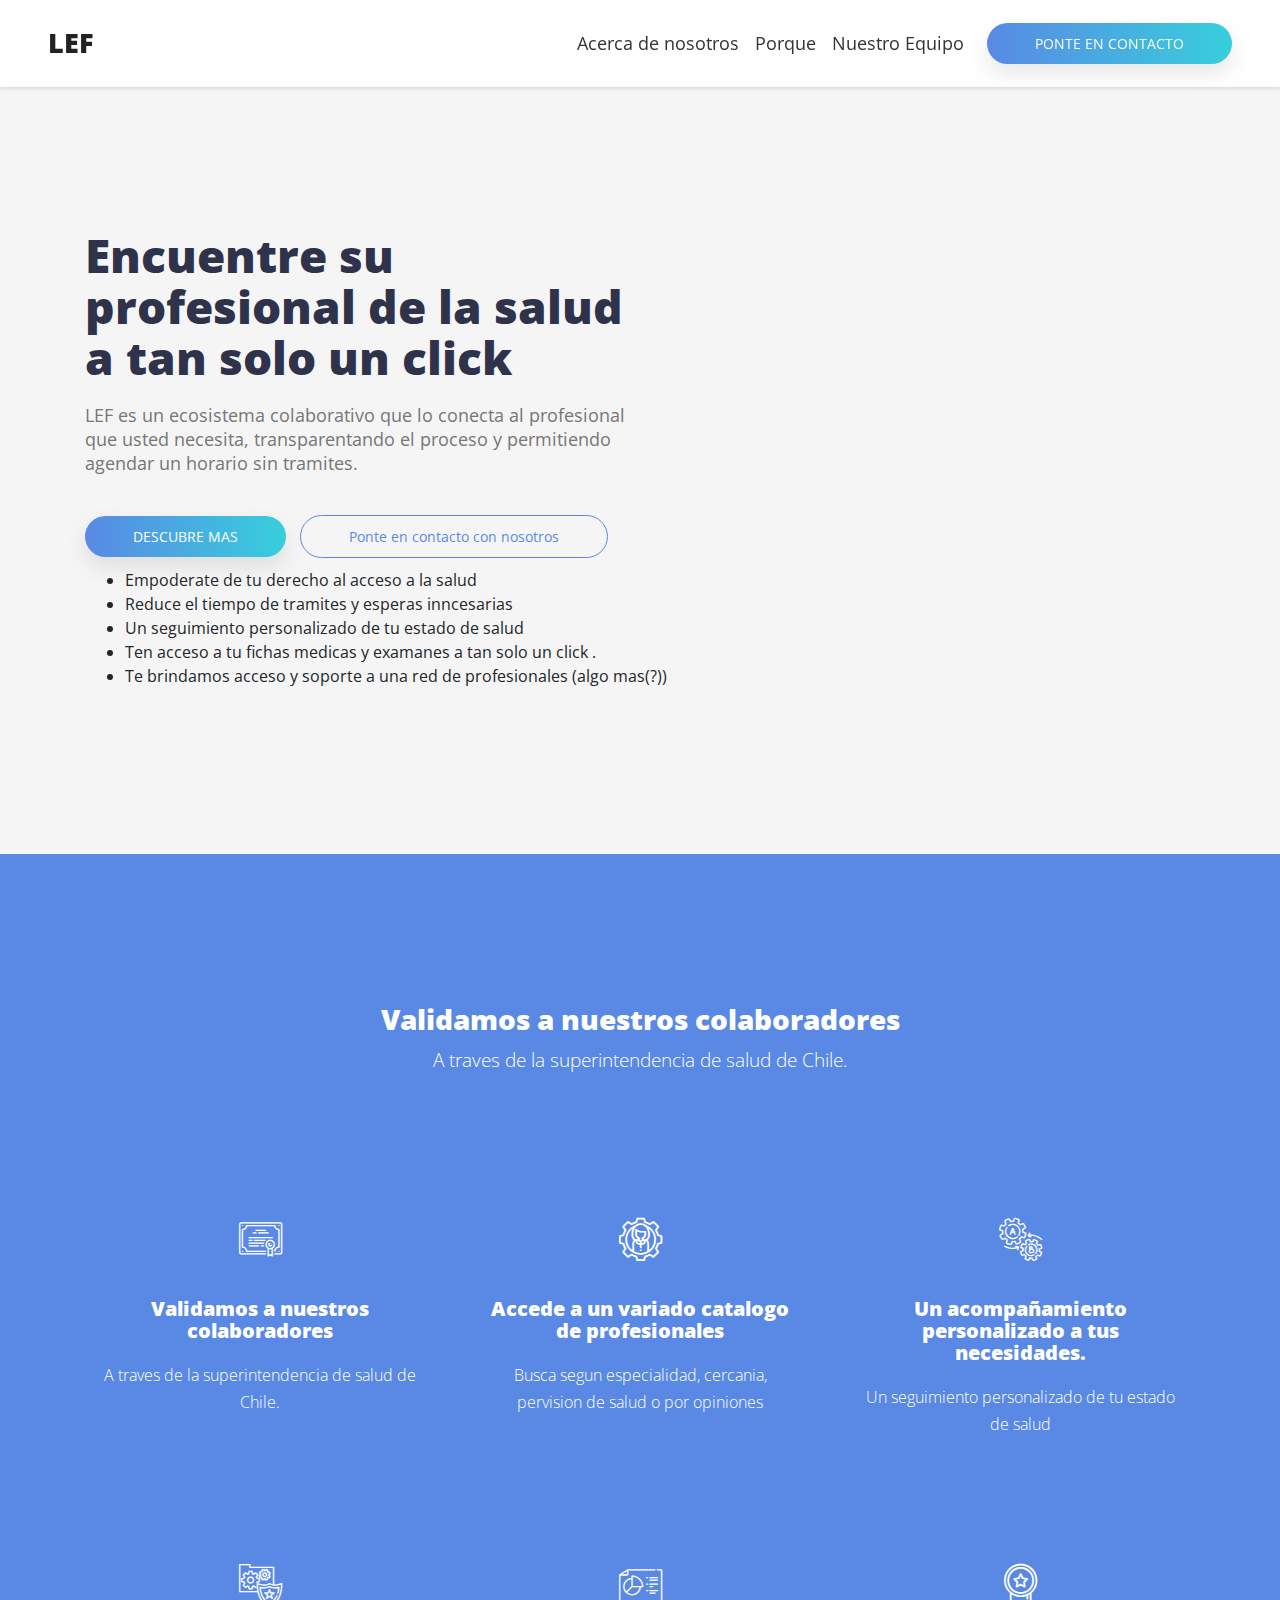
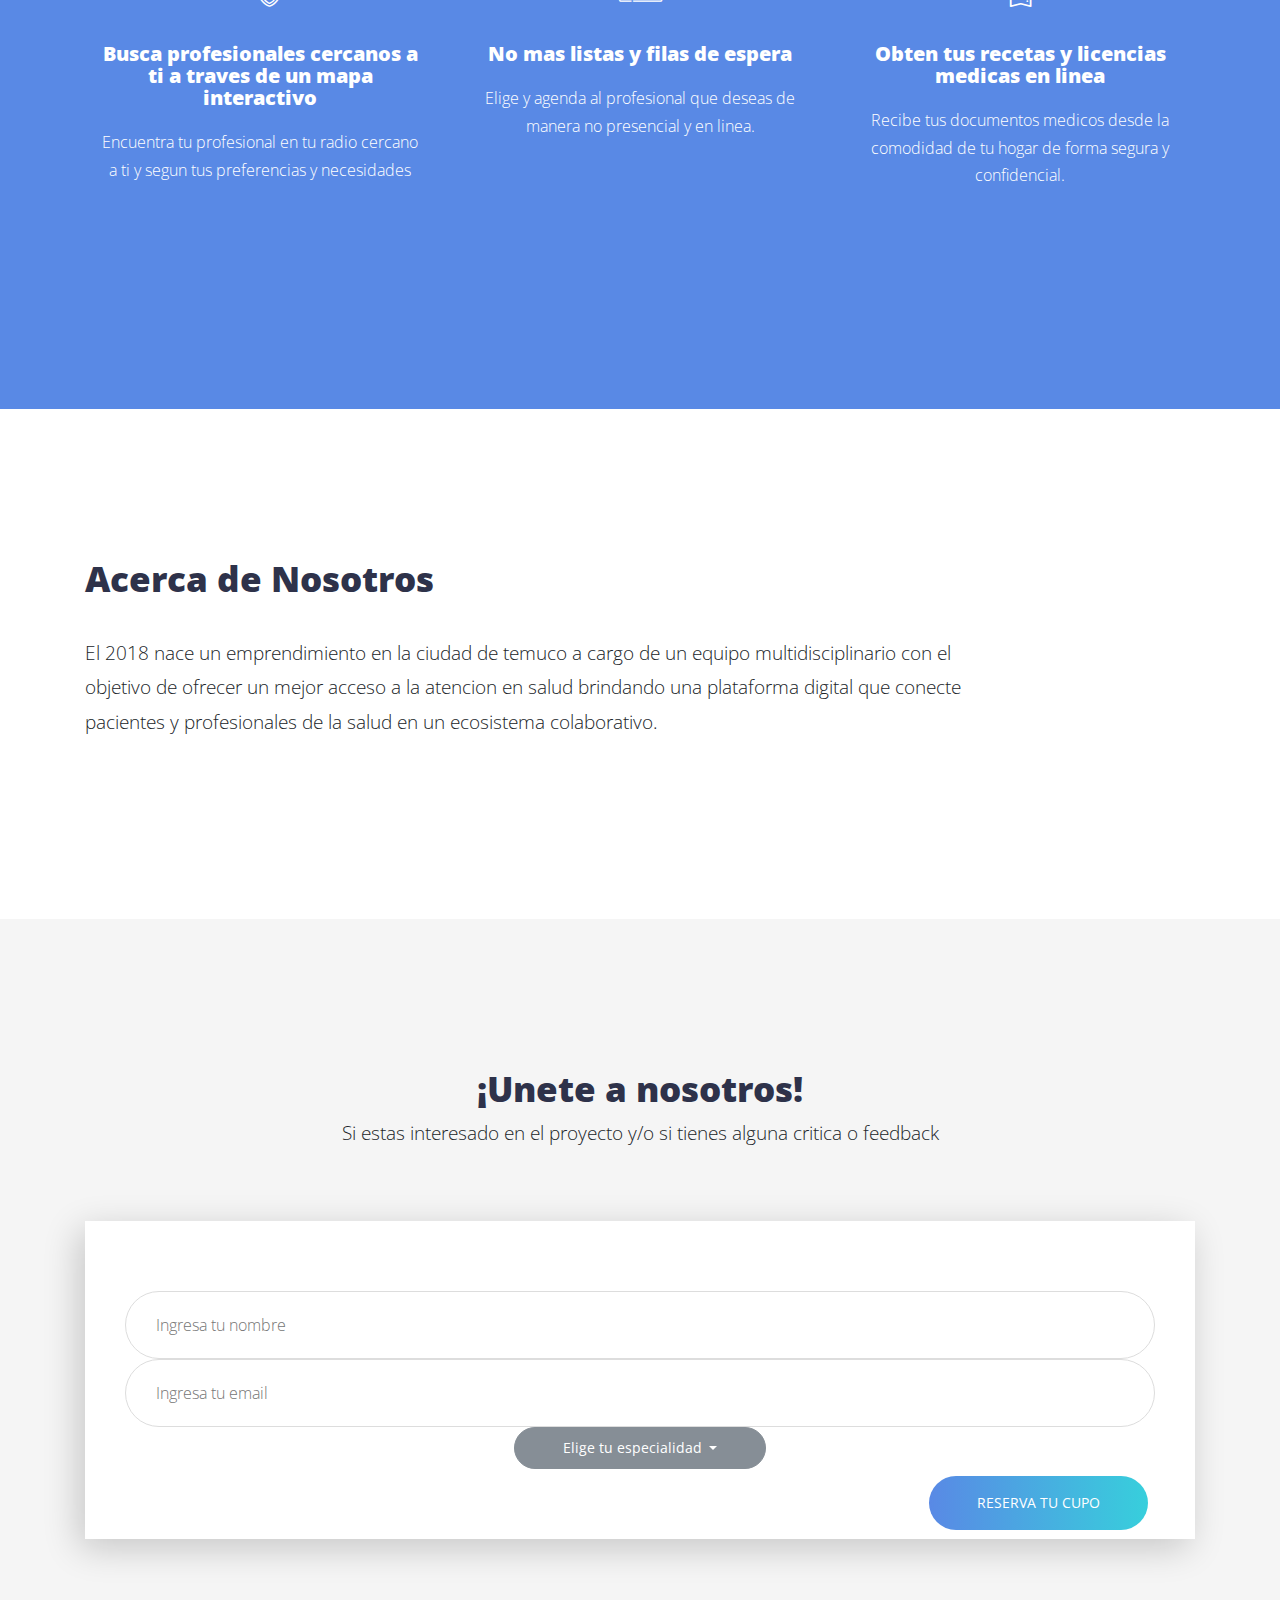
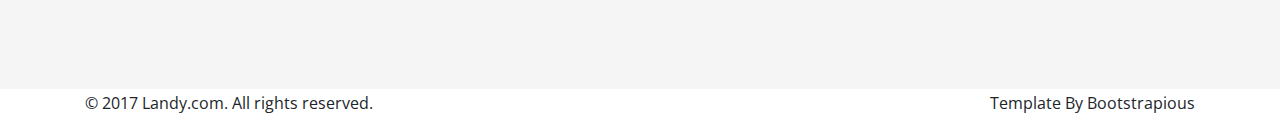
==== commit 47b92bac: "update content landing" ====
--- a/landing2.html
+++ b/landing2.html
@@ -104,13 +104,13 @@
             
             <div class="item col-lg-4 col-md-6">
               <div class="icon"> <i class="icon-pie-chart"></i></div>
-              <h3 class="h5">  </h3>
-              <p>Organiza de forma segura y eficiente la informacion de tus pacientes. Deshacete del papeleo</p>
+              <h3 class="h5">No mas listas y filas de espera</h3>
+              <p> Elige y agenda al profesional que deseas de manera no presencial y en linea. </p>
             </div>
             <div class="item col-lg-4 col-md-6">
               <div class="icon"> <i class="icon-quality"></i></div>
-              <h3 class="h5">Reporte de tu desempeño</h3>
-              <p>Visualiza la cantidad de pacientes atendidos al mes y define en base a tendencias tus horarios de atencion</p>
+              <h3 class="h5"> Obten tus recetas y licencias medicas en linea </h3>
+              <p>Recibe tus documentos medicos desde la comodidad de tu hogar de forma segura y confidencial.</p>
             </div>
           </div>
         </div>
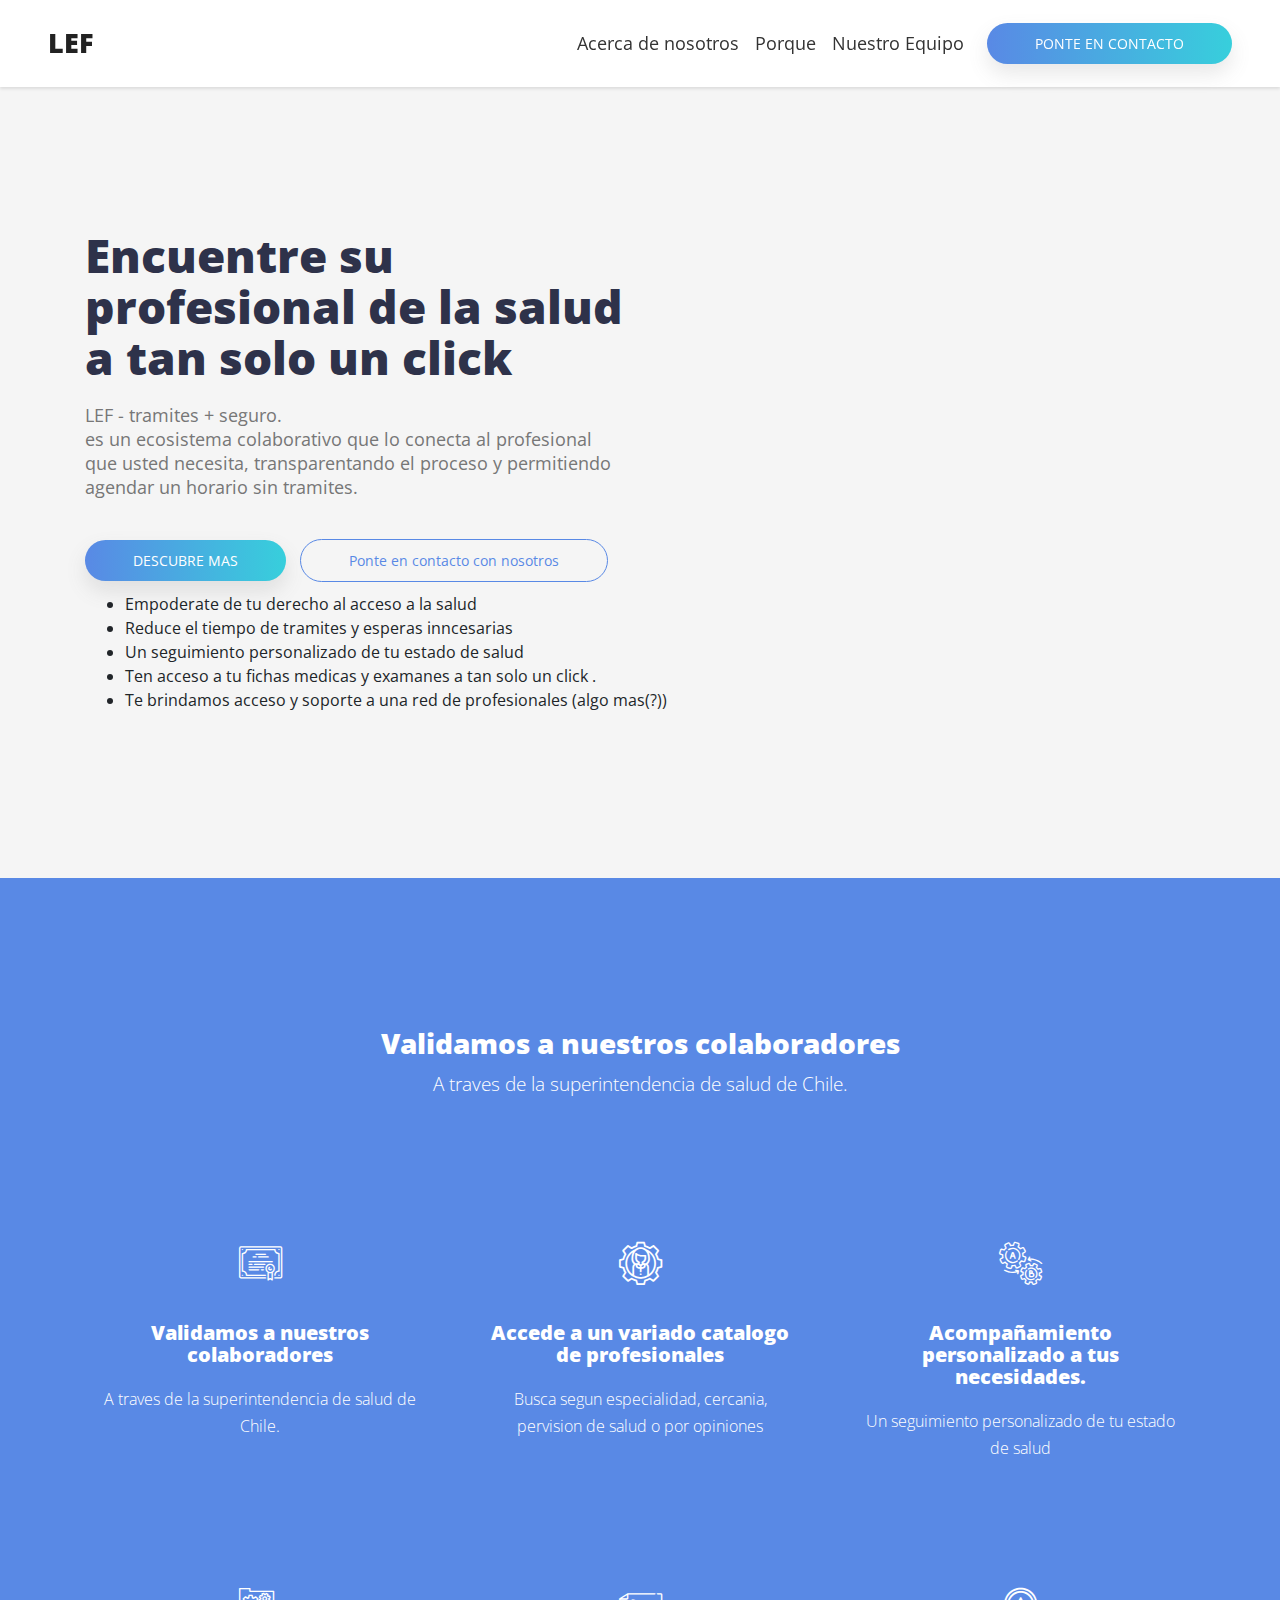
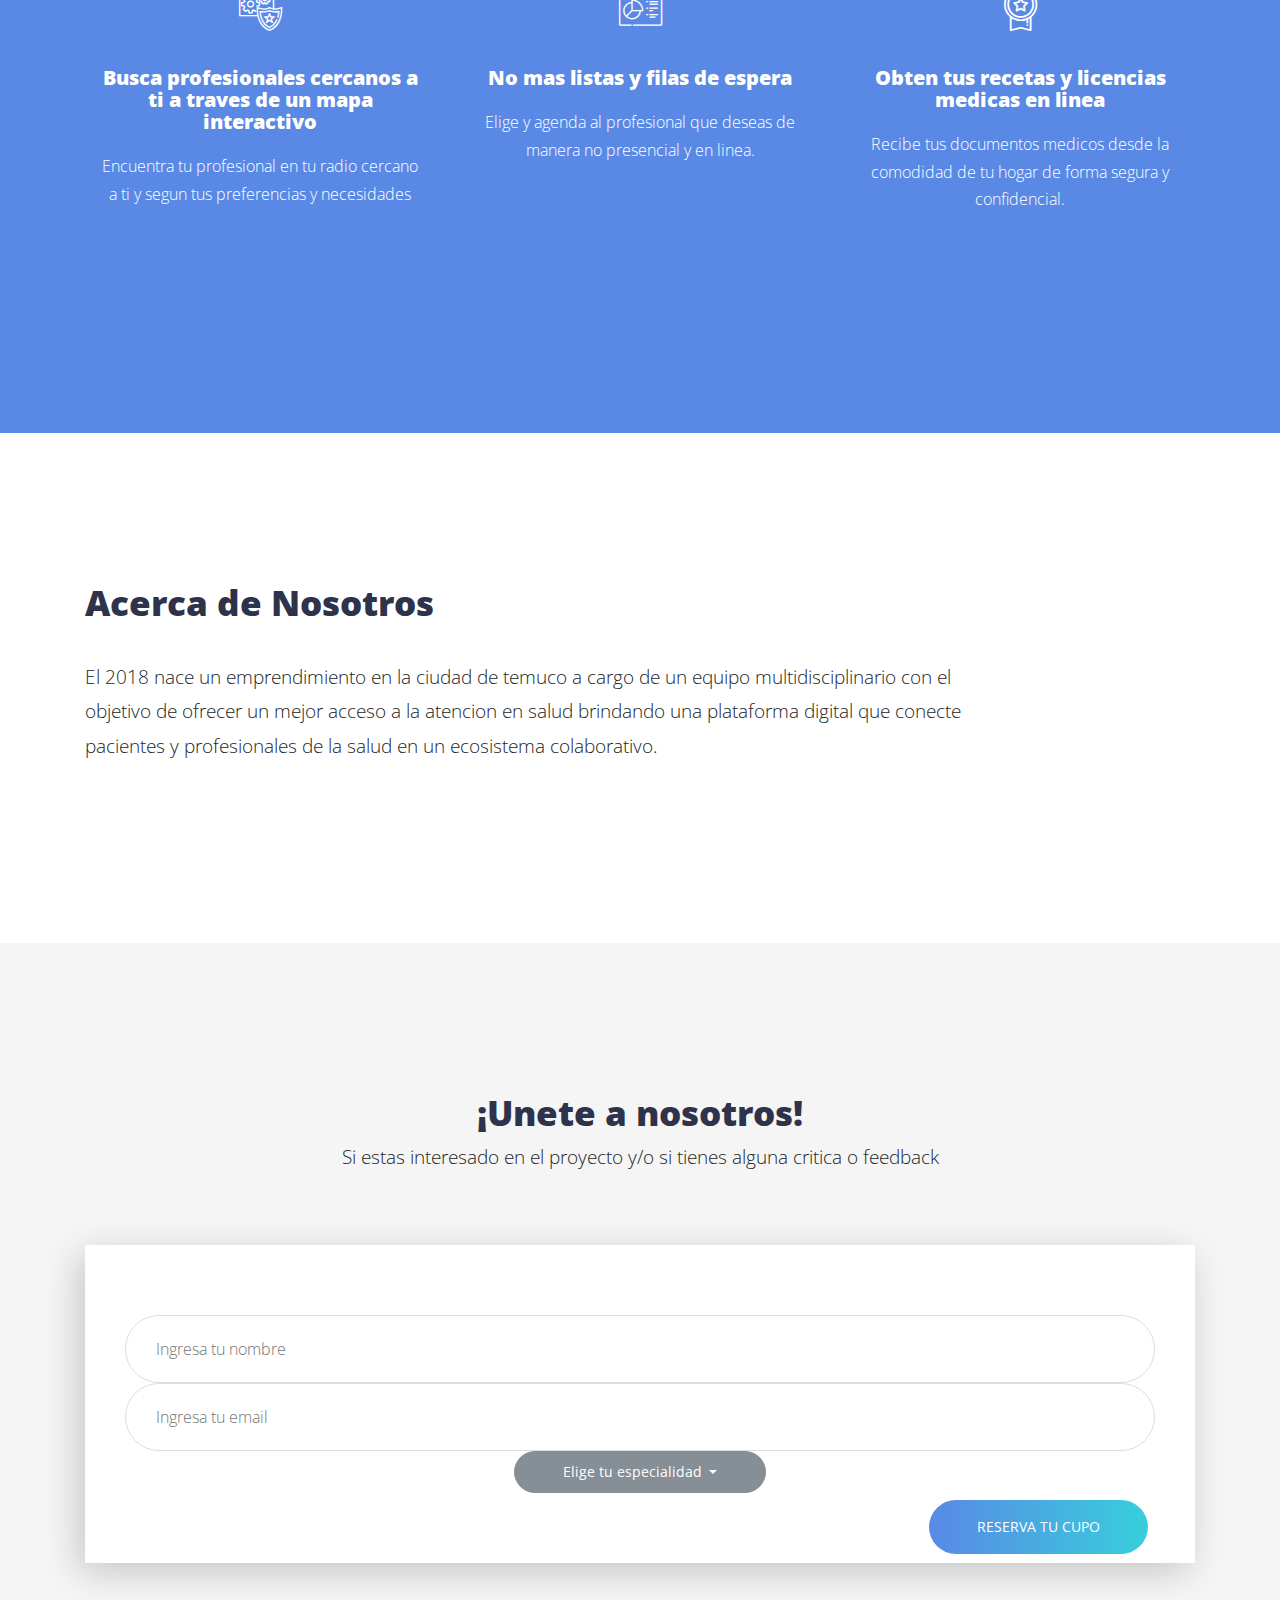
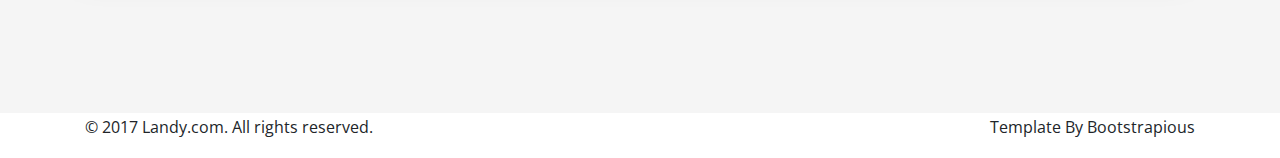
==== commit 857cc908: "update content landing" ====
--- a/landing2.html
+++ b/landing2.html
@@ -54,7 +54,9 @@
                 <div class="col-lg-6 text order-2 order-lg-1">
                     <h1>Encuentre su profesional de la salud a tan solo un click</h1>
                     <p class="hero-text">
-                        LEF es un ecosistema colaborativo que lo conecta al profesional que usted necesita,
+                            LEF - tramites + seguro. 
+                            <br>
+                            es un ecosistema colaborativo que lo conecta al profesional que usted necesita,
                         transparentando el proceso y permitiendo agendar un horario sin tramites.
                     </p>
                     <div class="CTA"><a href="#features" class="btn btn-primary btn-shadow btn-gradient link-scroll">Descubre Mas</a>
@@ -93,7 +95,7 @@
                   </div>
             <div class="item col-lg-4 col-md-6">
               <div class="icon"> <i class="icon-gears"></i></div>
-              <h3 class="h5">Un acompañamiento personalizado a tus necesidades.</h3>
+              <h3 class="h5">Acompañamiento personalizado a tus necesidades.</h3>
               <p>Un seguimiento personalizado de tu estado de salud</p>
             </div>
             <div class="item col-lg-4 col-md-6">
